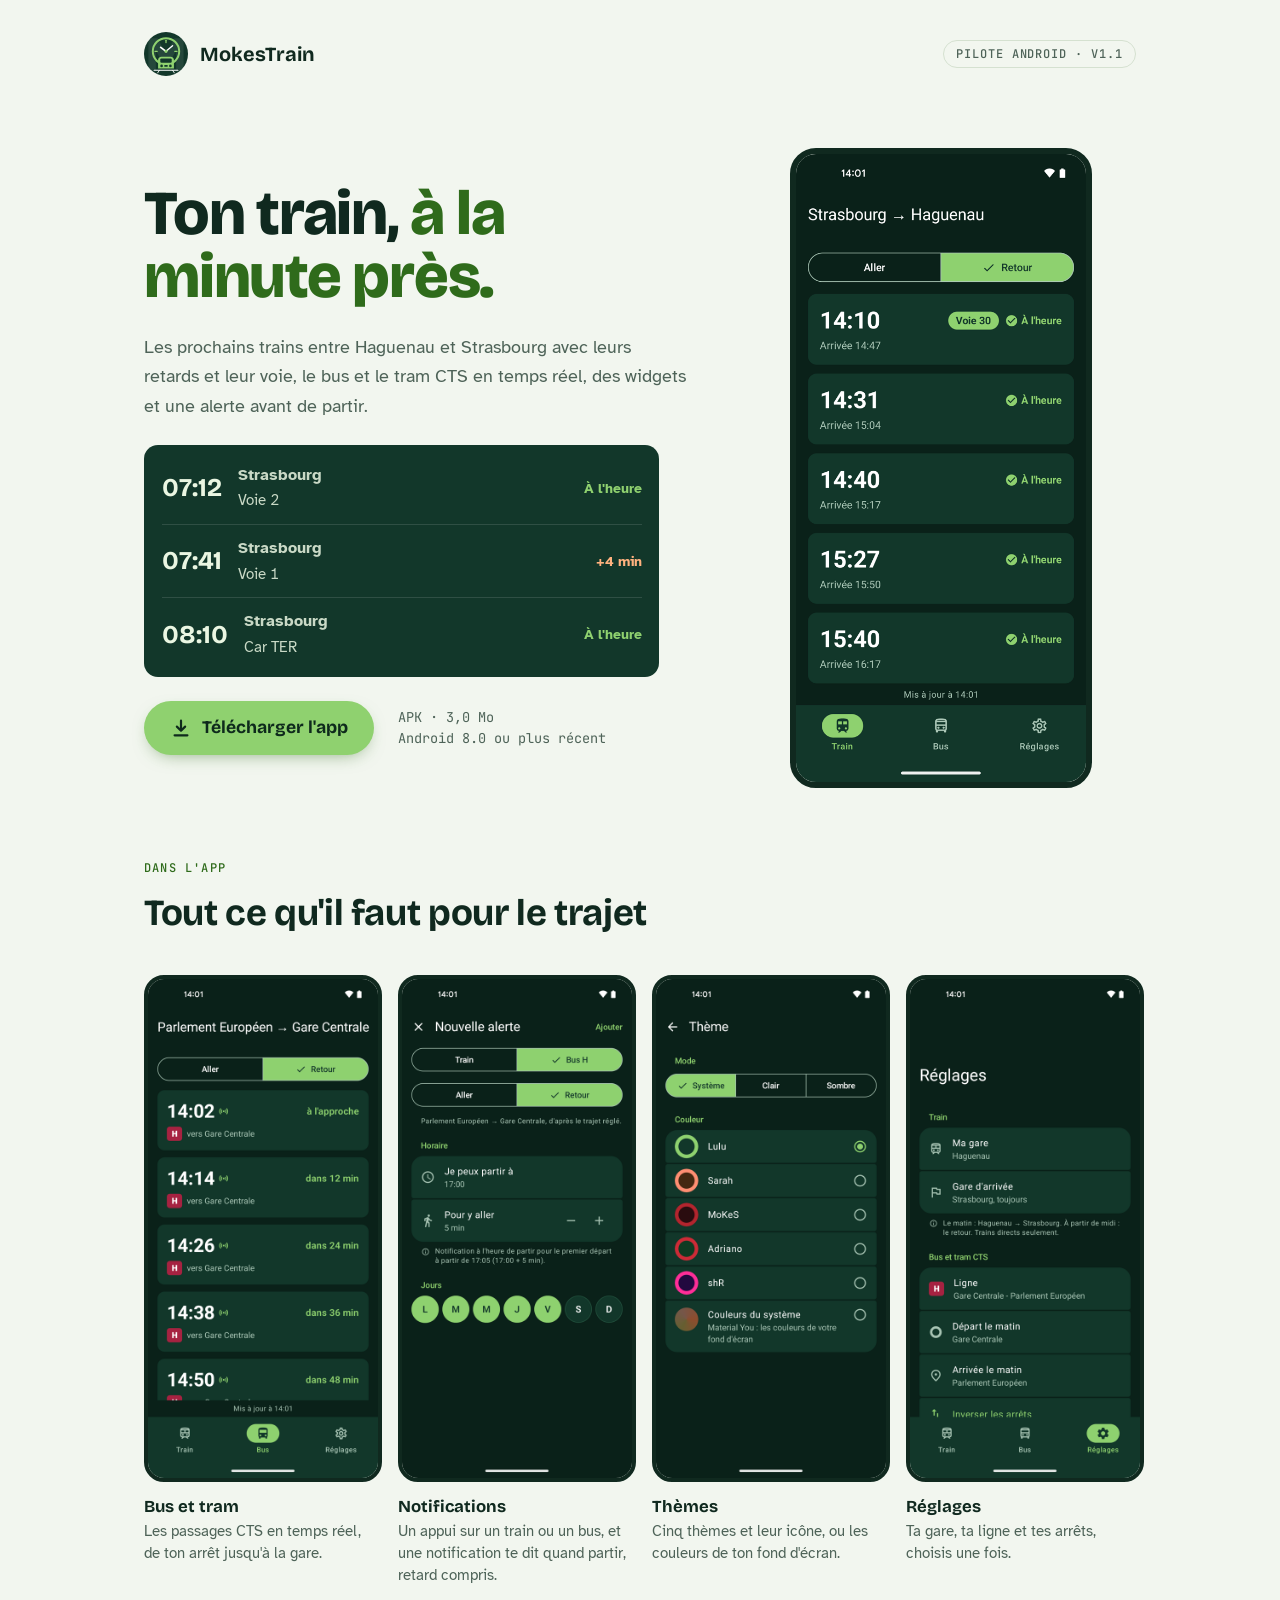
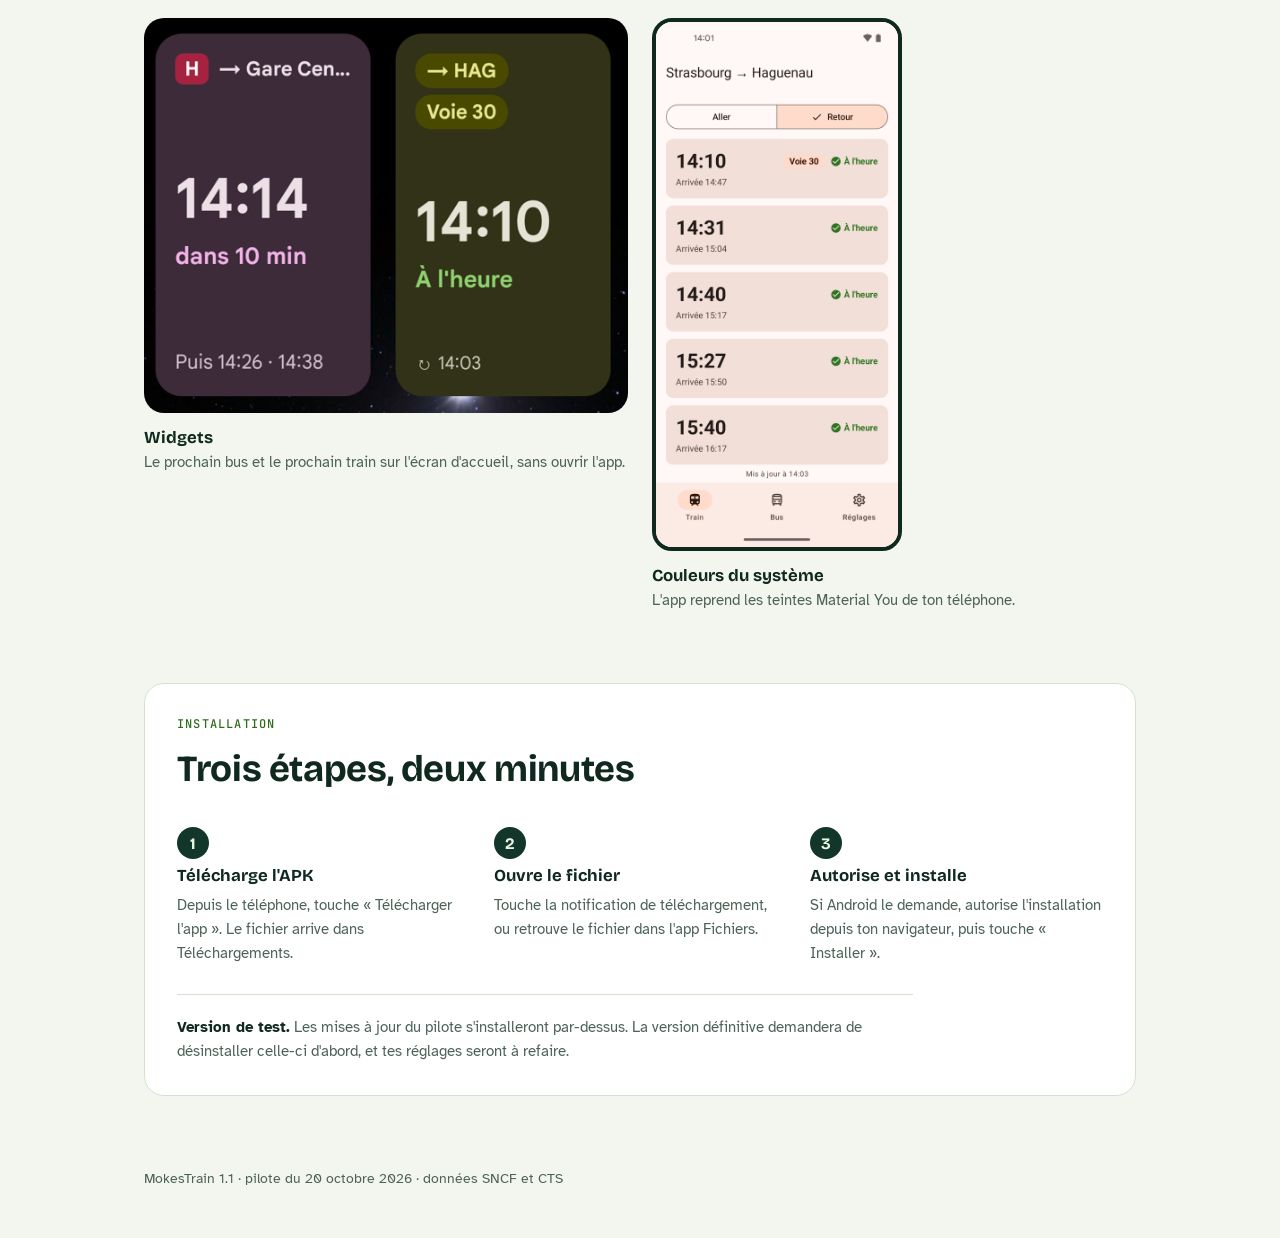
==== mokestrain/index.html @ 9785920a "MokesTrain 1.1 : APK du pilote mis à jour (liste qui continue le soir, bus suivants, alertes d'un ap" ====
<!doctype html>
<html lang="fr">
<head>
<meta charset="utf-8">
<meta name="viewport" content="width=device-width, initial-scale=1, viewport-fit=cover">
<meta name="description" content="MokesTrain pour Android : les trains Haguenau ⇄ Strasbourg, le bus et le tram CTS en temps réel.">
<meta name="robots" content="noindex">
<link rel="icon" href="icone.svg" type="image/svg+xml">
<title>MokesTrain pour Android</title>
<link rel="preconnect" href="https://fonts.googleapis.com">
<link rel="preconnect" href="https://fonts.gstatic.com" crossorigin>
<link rel="stylesheet" href="https://fonts.googleapis.com/css2?family=Bricolage+Grotesque:opsz,wght@12..96,500;12..96,700;12..96,800&family=Atkinson+Hyperlegible:wght@400;700&family=JetBrains+Mono:wght@400;500&display=swap">
<style>
  /* Mise en page : une colonne étroite, ouverte par un tableau des départs et le téléchargement, puis les écrans et l'installation. */
  :root {
    --bg: #F2F6EF;
    --surface: #FFFFFF;
    --fg: #10291F;
    --muted: #4E6358;
    --line: #D5E1D0;
    --brand: #12372A;
    --brand-fg: #EAF6E2;
    --signal: #8FD16F;
    --signal-ink: #2F6B1B;
    --late: #B4561F;
    --display: "Bricolage Grotesque", "Avenir Next", system-ui, sans-serif;
    --body: "Atkinson Hyperlegible", system-ui, -apple-system, "Segoe UI", sans-serif;
    --mono: "JetBrains Mono", ui-monospace, "SF Mono", Menlo, monospace;
  }
  @media (prefers-color-scheme: dark) {
    :root:not([data-theme="light"]) {
      --bg: #0C1C16; --surface: #15291F; --fg: #E5EFE0; --muted: #9DB2A4; --line: #24402F;
      --brand: #1B4634; --brand-fg: #EAF6E2; --signal: #8FD16F; --signal-ink: #9FDB80; --late: #F0A06A;
      color-scheme: dark;
    }
  }
  :root[data-theme="dark"] {
    --bg: #0C1C16; --surface: #15291F; --fg: #E5EFE0; --muted: #9DB2A4; --line: #24402F;
    --brand: #1B4634; --brand-fg: #EAF6E2; --signal: #8FD16F; --signal-ink: #9FDB80; --late: #F0A06A;
    color-scheme: dark;
  }

  body {
    margin: 0;
    background: var(--bg);
    color: var(--fg);
    font: 400 1.0625rem/1.6 var(--body);
    padding-left: max(16px, env(safe-area-inset-left, 0px));
    padding-right: max(16px, env(safe-area-inset-right, 0px));
  }
  img { max-width: 100%; }
  .page { max-width: 62rem; margin: 0 auto; padding-block: 2rem 3rem; display: grid; gap: 4.5rem; }
  h1, h2, h3 { font-family: var(--display); text-wrap: balance; margin: 0; }
  p { margin: 0; }
  a { color: inherit; }
  :focus-visible { outline: 3px solid var(--signal); outline-offset: 3px; border-radius: 6px; }

  /* En-tête */
  .masthead { display: flex; align-items: center; justify-content: space-between; gap: 1rem; flex-wrap: wrap; }
  .brand { display: flex; align-items: center; gap: .75rem; font: 700 1.25rem var(--display); }
  .brand img { width: 44px; height: 44px; border-radius: 50%; }
  .tag {
    font: 500 .75rem var(--mono); letter-spacing: .08em; text-transform: uppercase;
    color: var(--muted); border: 1px solid var(--line); border-radius: 999px; padding: .3rem .75rem;
  }

  /* Ouverture */
  .hero { display: grid; grid-template-columns: minmax(0, 1.15fr) minmax(0, .85fr); gap: 3rem; align-items: center; }
  .hero-text { display: grid; gap: 1.5rem; min-width: 0; }
  .hero h1 { font-size: clamp(2.4rem, 6vw, 3.9rem); line-height: 1.02; font-weight: 800; letter-spacing: -.02em; }
  .hero h1 em { font-style: normal; color: var(--signal-ink); }
  .lead { color: var(--muted); font-size: 1.15rem; max-width: 34rem; }

  .board {
    background: var(--brand); color: var(--brand-fg); border-radius: 14px; padding: .4rem 1.1rem;
    display: grid; font-variant-numeric: tabular-nums; max-width: 30rem;
  }
  .board-row { display: grid; grid-template-columns: auto 1fr auto; align-items: center; gap: 1rem; padding: .7rem 0; }
  .board-row + .board-row { border-top: 1px solid rgb(255 255 255 / .12); }
  .board time { font: 700 1.6rem var(--display); }
  .board .dest { font-size: .95rem; opacity: .85; min-width: 0; }
  .board .dest b { display: block; font-size: 1rem; opacity: 1; }
  .status { font: 700 .9rem var(--body); color: var(--signal); white-space: nowrap; }
  .status.late { color: #FFB27F; }

  .download { display: flex; flex-wrap: wrap; align-items: center; gap: 1rem 1.5rem; }
  .button {
    display: inline-flex; align-items: center; gap: .65rem; text-decoration: none;
    background: var(--signal); color: #0E2A1C; font: 700 1.1rem var(--display);
    padding: 1rem 1.6rem; border-radius: 999px;
    box-shadow: 0 6px 18px -8px rgb(47 107 27 / .6);
    transition: transform .15s ease, box-shadow .15s ease;
  }
  .button:hover { transform: translateY(-2px); box-shadow: 0 10px 22px -8px rgb(47 107 27 / .7); }
  .button svg { width: 22px; height: 22px; }
  .meta { color: var(--muted); font: 400 .85rem/1.5 var(--mono); }

  .phone { justify-self: center; width: min(100%, 290px); }
  .phone img, .shot img {
    display: block; width: 100%; height: auto; border-radius: 26px;
    border: 6px solid var(--fg); background: var(--fg);
  }

  /* Écrans */
  .section-head { display: grid; gap: .5rem; margin-bottom: 2rem; }
  .eyebrow { font: 500 .75rem var(--mono); letter-spacing: .1em; text-transform: uppercase; color: var(--signal-ink); }
  h2 { font-size: clamp(1.7rem, 4vw, 2.3rem); font-weight: 700; letter-spacing: -.01em; }
  .gallery { display: grid; grid-template-columns: repeat(4, minmax(0, 1fr)); gap: 2rem 1.5rem; }
  .shot { display: grid; gap: .9rem; margin: 0; align-content: start; }
  .shot img { border-width: 4px; border-radius: 20px; }
  .shot figcaption { display: grid; gap: .2rem; }
  .shot figcaption b { font: 700 1.05rem var(--display); }
  .shot figcaption span { color: var(--muted); font-size: .95rem; line-height: 1.45; }
  .wide { grid-column: span 2; }
  .wide img { border: 0; border-radius: 20px; background: none; }

  /* Installation */
  .install { background: var(--surface); border: 1px solid var(--line); border-radius: 20px; padding: 2rem; display: grid; gap: 1.75rem; }
  .steps { list-style: none; margin: 0; padding: 0; display: grid; grid-template-columns: repeat(3, minmax(0, 1fr)); gap: 1.5rem; counter-reset: step; }
  .steps li { counter-increment: step; display: grid; gap: .4rem; align-content: start; }
  .steps li::before {
    content: counter(step); width: 2rem; height: 2rem; border-radius: 50%;
    display: grid; place-items: center; background: var(--brand); color: var(--brand-fg); font: 700 1rem var(--display);
  }
  .steps b { font: 700 1.05rem var(--display); }
  .steps span { color: var(--muted); font-size: .95rem; }
  .note { border-top: 1px solid var(--line); padding-top: 1.25rem; color: var(--muted); font-size: .95rem; max-width: 46rem; }
  .note strong { color: var(--fg); }

  footer { display: grid; gap: .4rem; color: var(--muted); font-size: .85rem; }
  .hash { font: 400 .75rem var(--mono); overflow-wrap: anywhere; }

  @media (max-width: 860px) {
    .hero { grid-template-columns: minmax(0, 1fr); gap: 2.5rem; }
    .gallery { grid-template-columns: repeat(2, minmax(0, 1fr)); }
    .steps { grid-template-columns: minmax(0, 1fr); }
  }
  @media (max-width: 420px) {
    .page { gap: 3.5rem; padding-block: 1.25rem 2.5rem; }
    .install { padding: 1.4rem; }
    .gallery { gap: 1.5rem 1rem; }
    .button { width: 100%; justify-content: center; }
  }
  @media (prefers-reduced-motion: reduce) { .button { transition: none; } .button:hover { transform: none; } }
</style>
</head>
<body>
<div class="page">
  <header class="masthead">
    <div class="brand"><img src="icone.svg" alt="">MokesTrain</div>
    <span class="tag">Pilote Android · v1.1</span>
  </header>

  <section class="hero">
    <div class="hero-text">
      <h1>Ton train, <em>à la minute près.</em></h1>
      <p class="lead">Les prochains trains entre Haguenau et Strasbourg avec leurs retards et leur voie, le bus et le tram CTS en temps réel, des widgets et une alerte avant de partir.</p>

      <div class="board" aria-label="Exemple de départs">
        <div class="board-row"><time>07:12</time><span class="dest"><b>Strasbourg</b>Voie 2</span><span class="status">À l'heure</span></div>
        <div class="board-row"><time>07:41</time><span class="dest"><b>Strasbourg</b>Voie 1</span><span class="status late">+4 min</span></div>
        <div class="board-row"><time>08:10</time><span class="dest"><b>Strasbourg</b>Car TER</span><span class="status">À l'heure</span></div>
      </div>

      <div class="download">
        <a class="button" href="MokesTrain-1.1.apk" download>
          <svg viewBox="0 0 24 24" fill="none" stroke="currentColor" stroke-width="2.4" stroke-linecap="round" stroke-linejoin="round" aria-hidden="true"><path d="M12 4v11m0 0-4.5-4.5M12 15l4.5-4.5M5 20h14"/></svg>
          Télécharger l'app
        </a>
        <p class="meta">APK · 3,0 Mo<br>Android 8.0 ou plus récent</p>
      </div>
    </div>
    <div class="phone"><img src="captures/android-train.png" alt="Écran Train : prochains départs Strasbourg → Haguenau, voie et ponctualité"></div>
  </section>

  <section>
    <div class="section-head">
      <span class="eyebrow">Dans l'app</span>
      <h2>Tout ce qu'il faut pour le trajet</h2>
    </div>
    <div class="gallery">
      <figure class="shot"><img src="captures/android-bus.png" alt="Écran Bus avec les prochains passages de la ligne H" loading="lazy"><figcaption><b>Bus et tram</b><span>Les passages CTS en temps réel, de ton arrêt jusqu'à la gare.</span></figcaption></figure>
      <figure class="shot"><img src="captures/android-nouvelle-alerte.png" alt="Création d'une alerte de départ" loading="lazy"><figcaption><b>Notifications</b><span>Un appui sur un train ou un bus, et une notification te dit quand partir, retard compris.</span></figcaption></figure>
      <figure class="shot"><img src="captures/android-theme.png" alt="Choix du thème et de l'icône" loading="lazy"><figcaption><b>Thèmes</b><span>Cinq thèmes et leur icône, ou les couleurs de ton fond d'écran.</span></figcaption></figure>
      <figure class="shot"><img src="captures/android-reglages.png" alt="Réglages : gare, ligne de bus, arrêts" loading="lazy"><figcaption><b>Réglages</b><span>Ta gare, ta ligne et tes arrêts, choisis une fois.</span></figcaption></figure>
      <figure class="shot wide"><img src="captures/android-widgets.png" alt="Widgets bus et train sur l'écran d'accueil" loading="lazy"><figcaption><b>Widgets</b><span>Le prochain bus et le prochain train sur l'écran d'accueil, sans ouvrir l'app.</span></figcaption></figure>
      <figure class="shot wide"><img src="captures/android-material-you.png" alt="Thème Couleurs du système" loading="lazy" style="max-width: 50%; border: 4px solid var(--fg); background: var(--fg);"><figcaption><b>Couleurs du système</b><span>L'app reprend les teintes Material You de ton téléphone.</span></figcaption></figure>
    </div>
  </section>

  <section class="install" aria-labelledby="installer">
    <div class="section-head" style="margin-bottom: 0">
      <span class="eyebrow">Installation</span>
      <h2 id="installer">Trois étapes, deux minutes</h2>
    </div>
    <ol class="steps">
      <li><b>Télécharge l'APK</b><span>Depuis le téléphone, touche « Télécharger l'app ». Le fichier arrive dans Téléchargements.</span></li>
      <li><b>Ouvre le fichier</b><span>Touche la notification de téléchargement, ou retrouve le fichier dans l'app Fichiers.</span></li>
      <li><b>Autorise et installe</b><span>Si Android le demande, autorise l'installation depuis ton navigateur, puis touche « Installer ».</span></li>
    </ol>
    <p class="note"><strong>Version de test.</strong> Les mises à jour du pilote s'installeront par-dessus. La version définitive demandera de désinstaller celle-ci d'abord, et tes réglages seront à refaire.</p>
  </section>

  <footer>
    <p>MokesTrain 1.1 · pilote du 20 octobre 2026 · données SNCF et CTS</p>
  </footer>
</div>
</body>
</html>
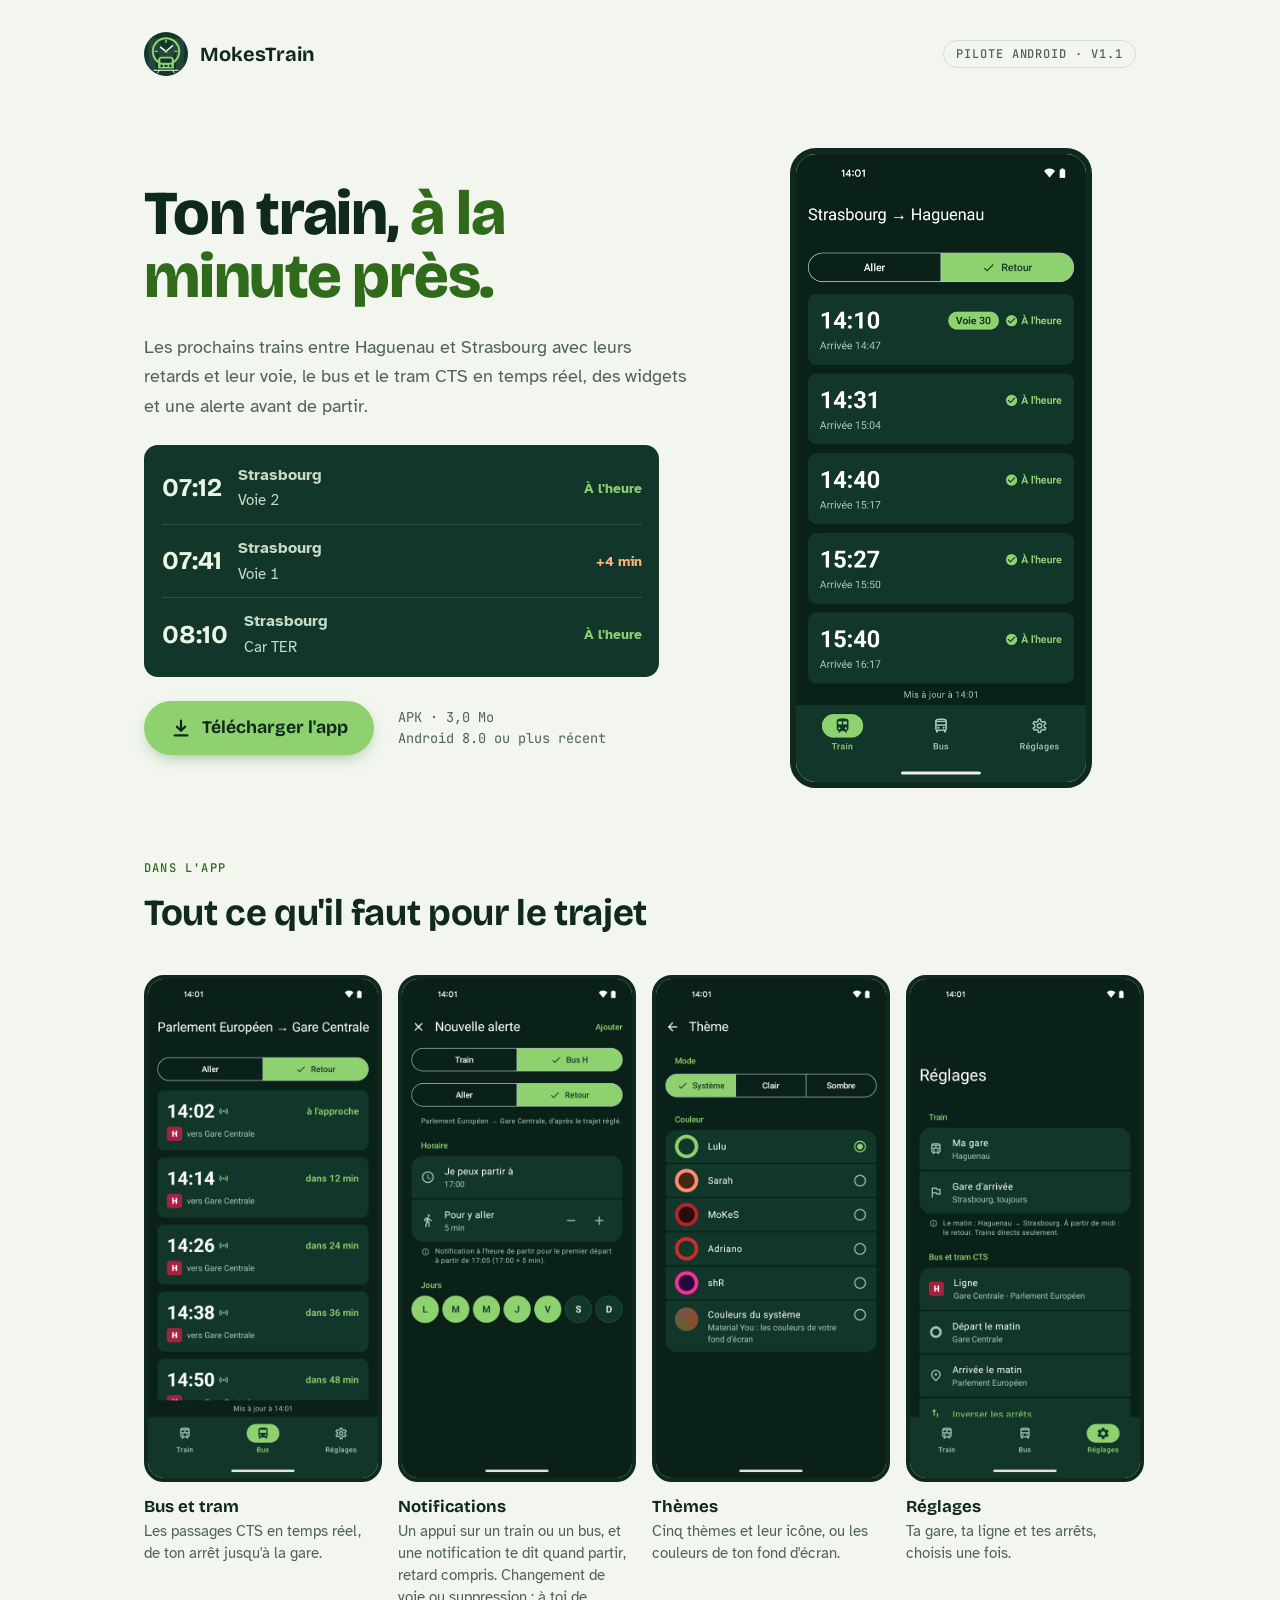
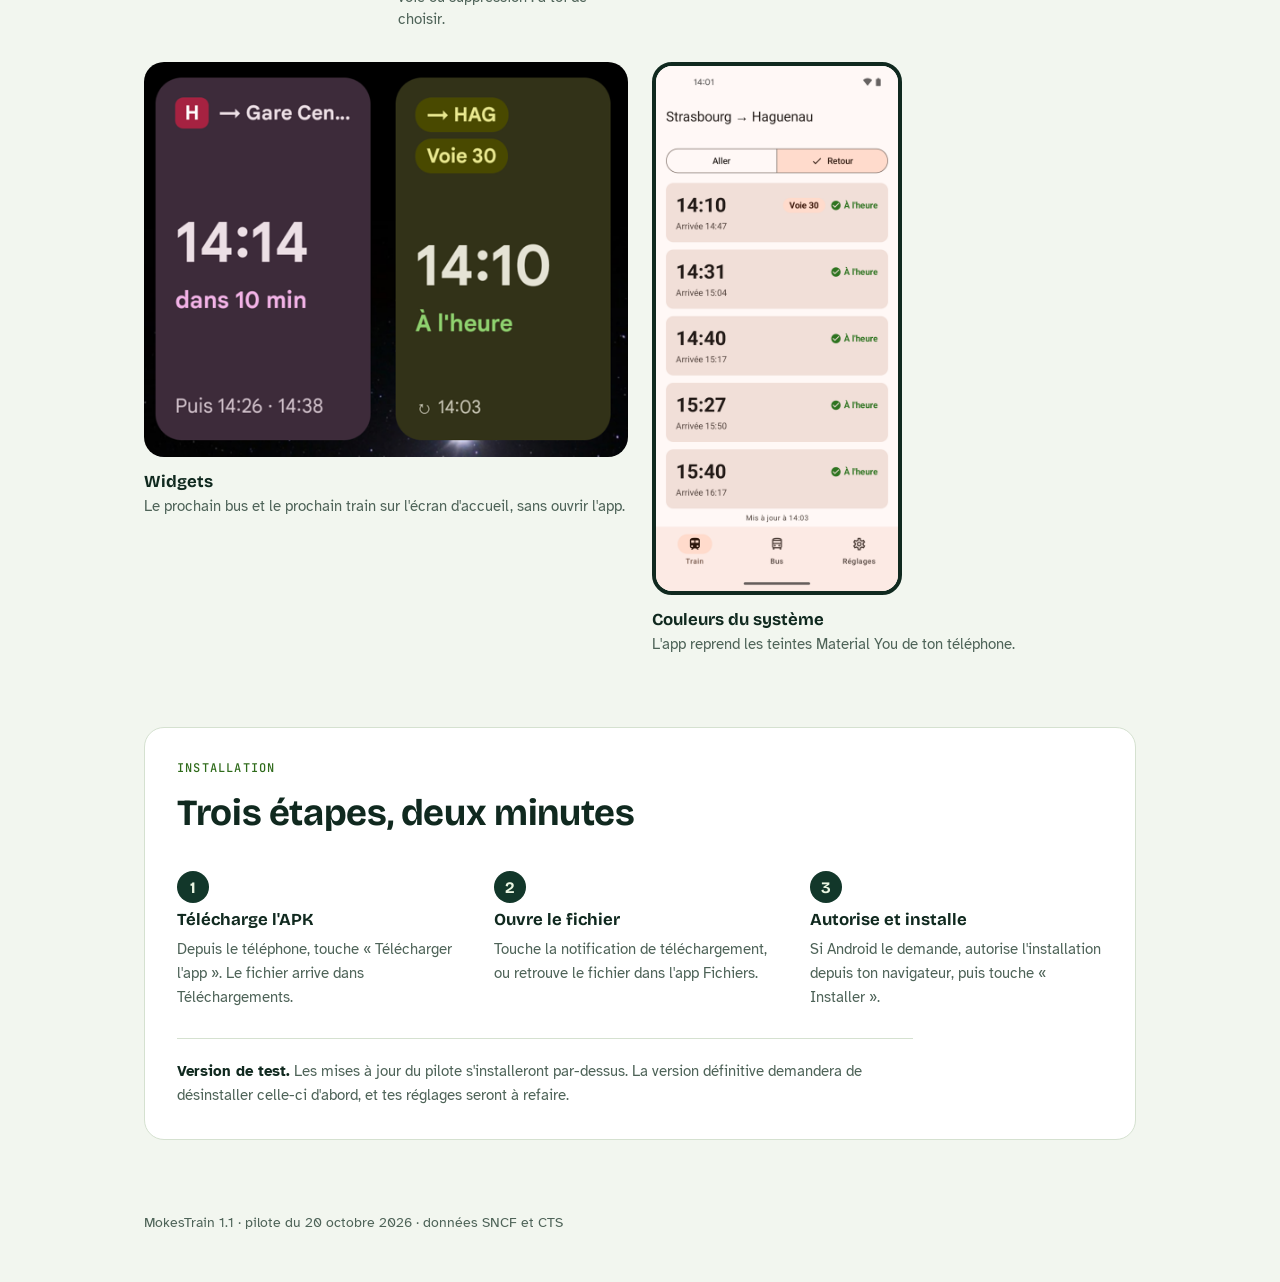
==== commit d5dd2d79: "MokesTrain 1.1 (build 3) : notifications choisies par alerte, alertes posées sur un départ Nouveau n" ====
--- a/mokestrain/index.html
+++ b/mokestrain/index.html
@@ -163,7 +163,7 @@
       </div>
 
       <div class="download">
-        <a class="button" href="MokesTrain-1.1.apk" download>
+        <a class="button" href="MokesTrain-1.1-build3.apk" download>
           <svg viewBox="0 0 24 24" fill="none" stroke="currentColor" stroke-width="2.4" stroke-linecap="round" stroke-linejoin="round" aria-hidden="true"><path d="M12 4v11m0 0-4.5-4.5M12 15l4.5-4.5M5 20h14"/></svg>
           Télécharger l'app
         </a>
@@ -180,7 +180,7 @@
     </div>
     <div class="gallery">
       <figure class="shot"><img src="captures/android-bus.png" alt="Écran Bus avec les prochains passages de la ligne H" loading="lazy"><figcaption><b>Bus et tram</b><span>Les passages CTS en temps réel, de ton arrêt jusqu'à la gare.</span></figcaption></figure>
-      <figure class="shot"><img src="captures/android-nouvelle-alerte.png" alt="Création d'une alerte de départ" loading="lazy"><figcaption><b>Notifications</b><span>Un appui sur un train ou un bus, et une notification te dit quand partir, retard compris.</span></figcaption></figure>
+      <figure class="shot"><img src="captures/android-nouvelle-alerte.png" alt="Création d'une alerte de départ" loading="lazy"><figcaption><b>Notifications</b><span>Un appui sur un train ou un bus, et une notification te dit quand partir, retard compris. Changement de voie ou suppression : à toi de choisir.</span></figcaption></figure>
       <figure class="shot"><img src="captures/android-theme.png" alt="Choix du thème et de l'icône" loading="lazy"><figcaption><b>Thèmes</b><span>Cinq thèmes et leur icône, ou les couleurs de ton fond d'écran.</span></figcaption></figure>
       <figure class="shot"><img src="captures/android-reglages.png" alt="Réglages : gare, ligne de bus, arrêts" loading="lazy"><figcaption><b>Réglages</b><span>Ta gare, ta ligne et tes arrêts, choisis une fois.</span></figcaption></figure>
       <figure class="shot wide"><img src="captures/android-widgets.png" alt="Widgets bus et train sur l'écran d'accueil" loading="lazy"><figcaption><b>Widgets</b><span>Le prochain bus et le prochain train sur l'écran d'accueil, sans ouvrir l'app.</span></figcaption></figure>
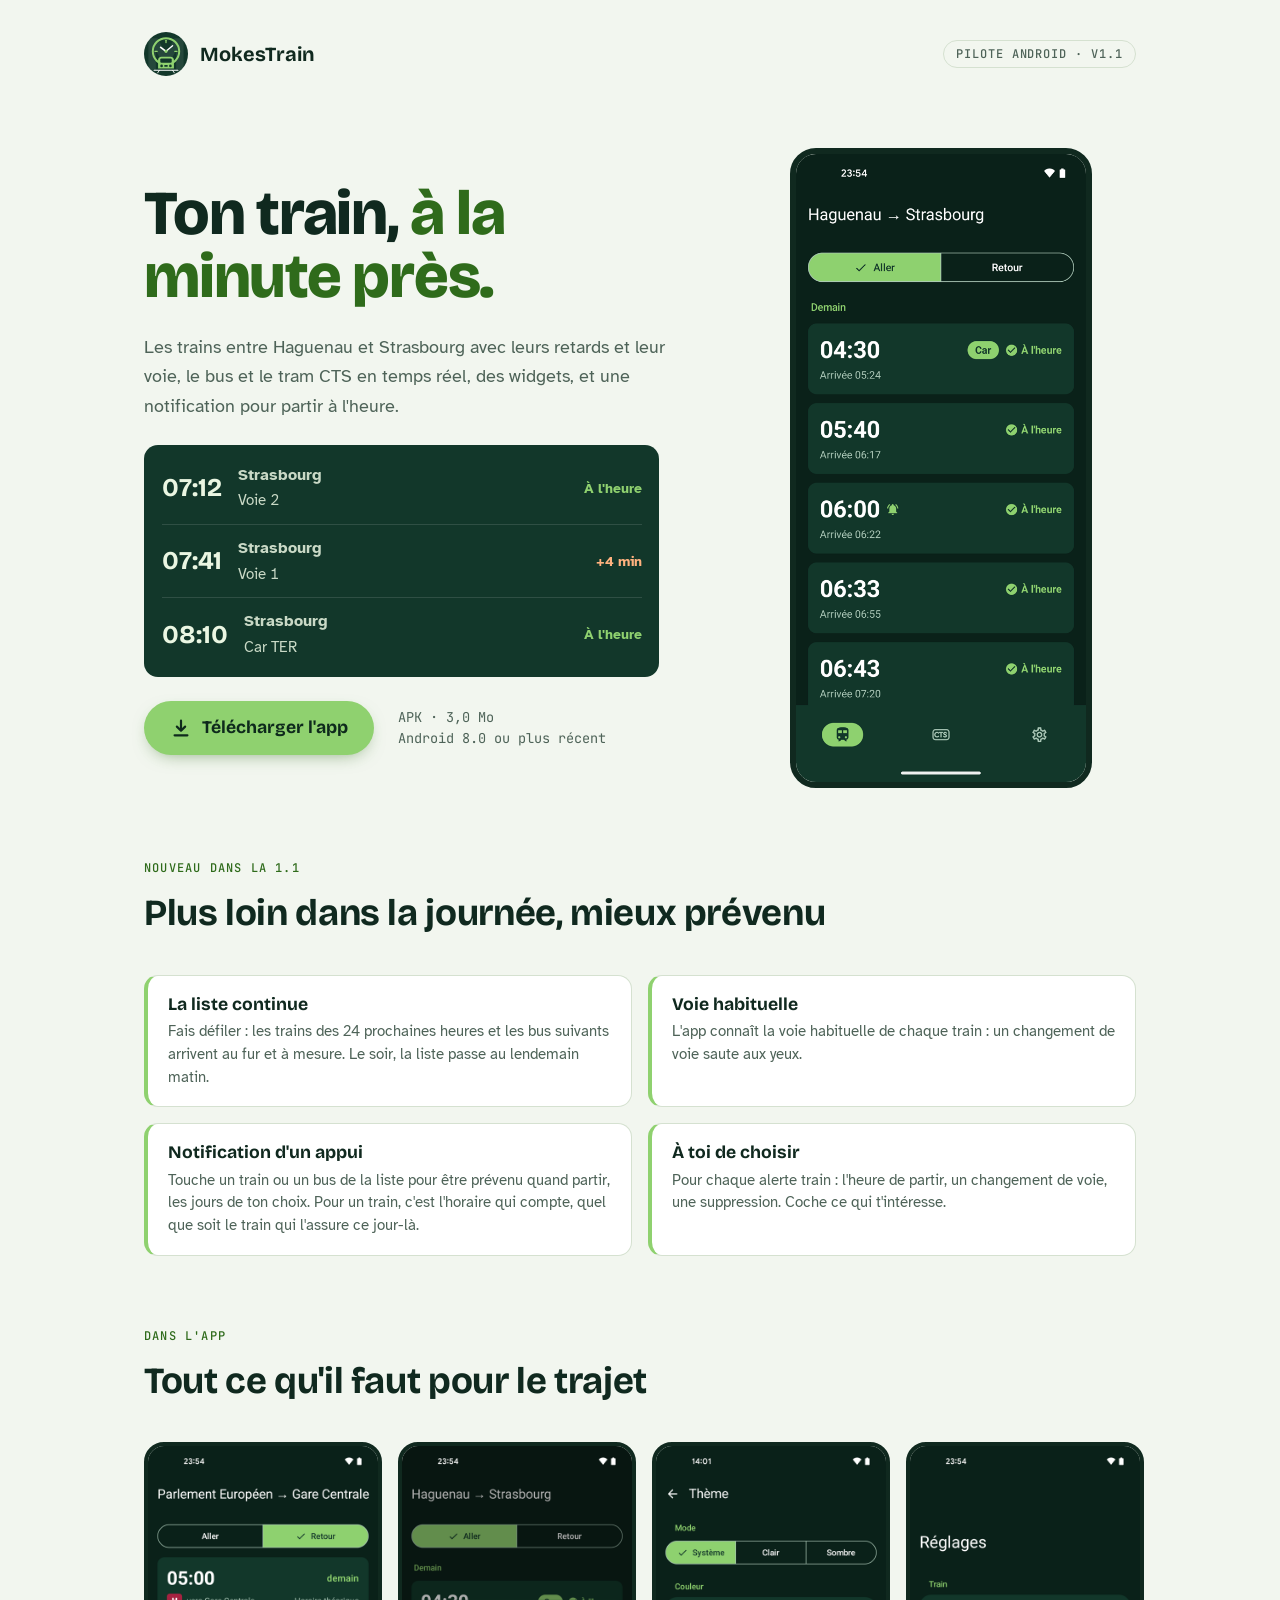
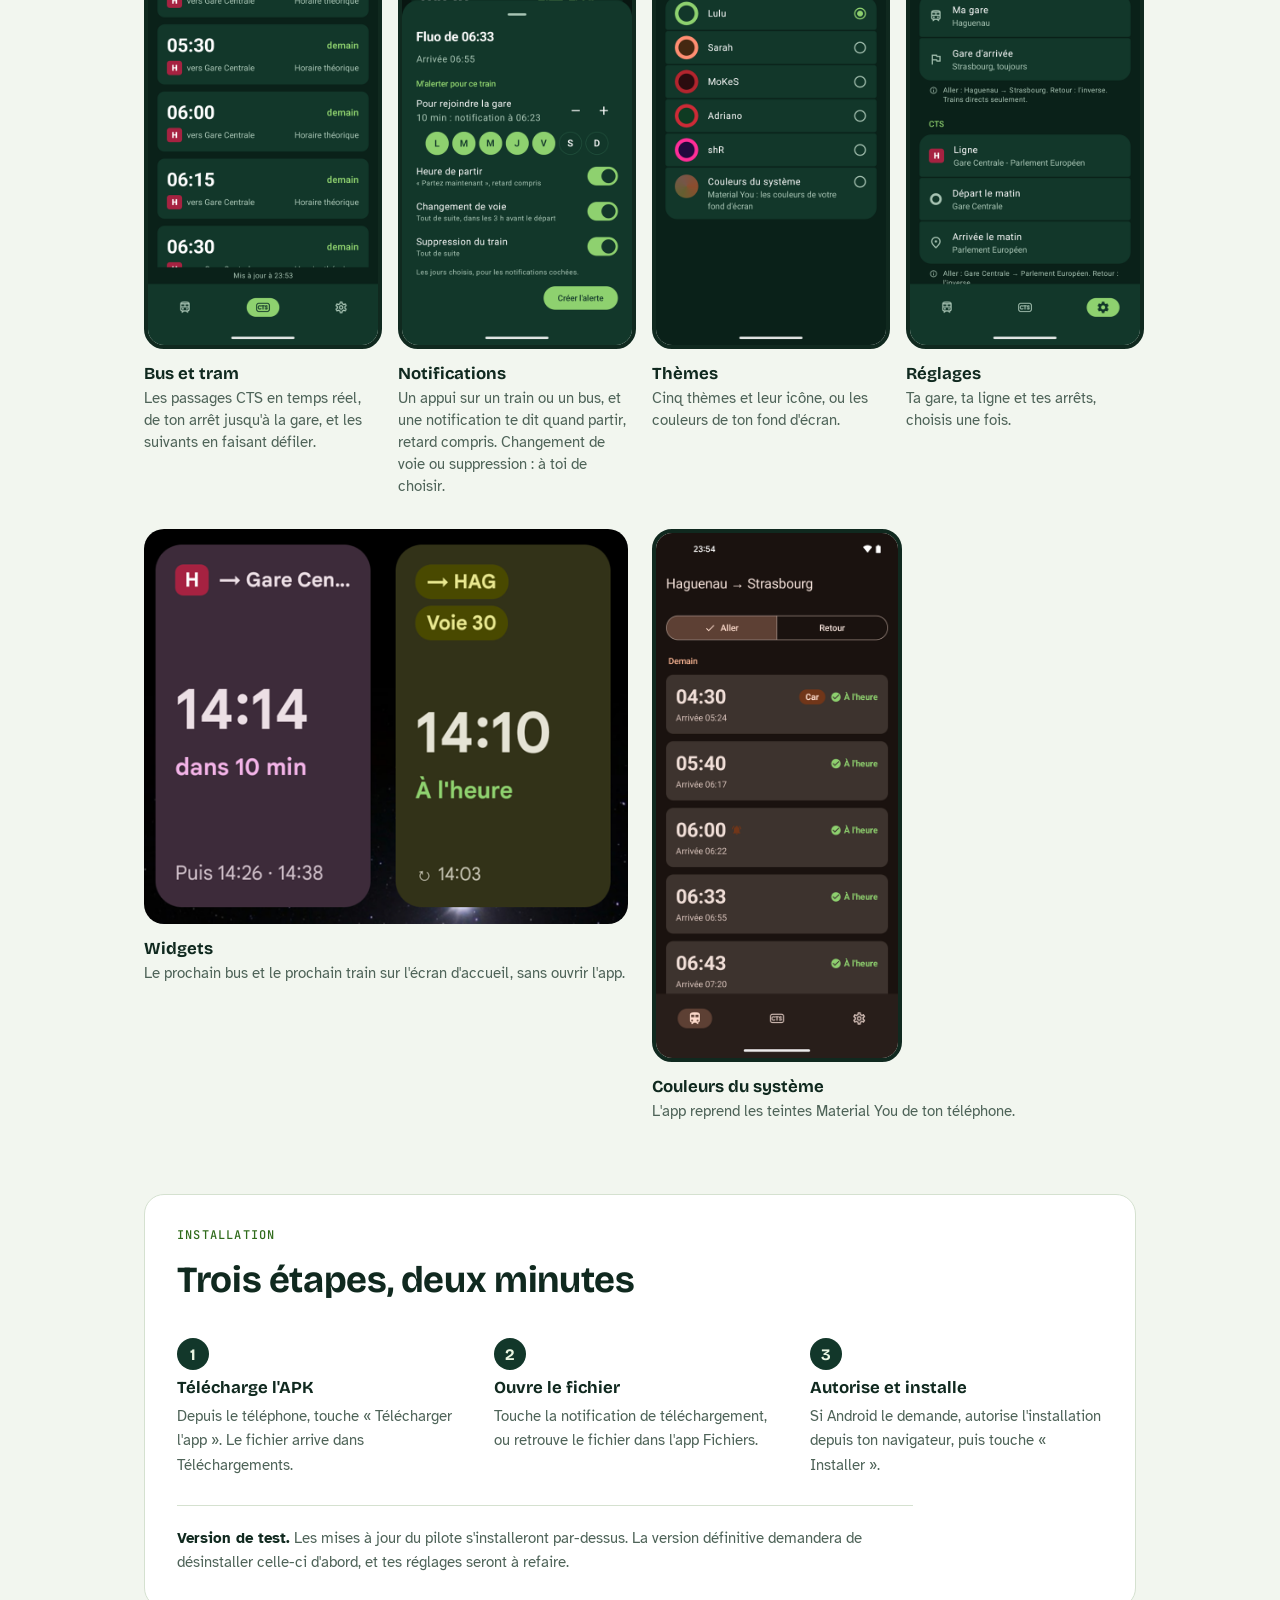
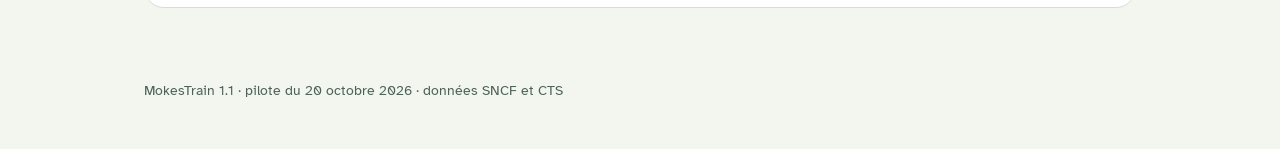
==== commit f59a8bde: "MokesTrain 1.1 : nouveautés et captures à jour Captures refaites sur le Pixel 5 (thème Lulu sombre, " ====
--- a/mokestrain/index.html
+++ b/mokestrain/index.html
@@ -114,6 +114,15 @@
   .wide { grid-column: span 2; }
   .wide img { border: 0; border-radius: 20px; background: none; }
 
+  /* Nouveautés */
+  .news { list-style: none; margin: 0; padding: 0; display: grid; grid-template-columns: repeat(2, minmax(0, 1fr)); gap: 1rem; }
+  .news li {
+    background: var(--surface); border: 1px solid var(--line); border-left: 4px solid var(--signal);
+    border-radius: 14px; padding: 1.1rem 1.25rem; display: grid; gap: .35rem; align-content: start;
+  }
+  .news b { font: 700 1.1rem var(--display); }
+  .news span { color: var(--muted); font-size: .95rem; line-height: 1.5; }
+
   /* Installation */
   .install { background: var(--surface); border: 1px solid var(--line); border-radius: 20px; padding: 2rem; display: grid; gap: 1.75rem; }
   .steps { list-style: none; margin: 0; padding: 0; display: grid; grid-template-columns: repeat(3, minmax(0, 1fr)); gap: 1.5rem; counter-reset: step; }
@@ -133,6 +142,7 @@
   @media (max-width: 860px) {
     .hero { grid-template-columns: minmax(0, 1fr); gap: 2.5rem; }
     .gallery { grid-template-columns: repeat(2, minmax(0, 1fr)); }
+    .news { grid-template-columns: minmax(0, 1fr); }
     .steps { grid-template-columns: minmax(0, 1fr); }
   }
   @media (max-width: 420px) {
@@ -154,7 +164,7 @@
   <section class="hero">
     <div class="hero-text">
       <h1>Ton train, <em>à la minute près.</em></h1>
-      <p class="lead">Les prochains trains entre Haguenau et Strasbourg avec leurs retards et leur voie, le bus et le tram CTS en temps réel, des widgets et une alerte avant de partir.</p>
+      <p class="lead">Les trains entre Haguenau et Strasbourg avec leurs retards et leur voie, le bus et le tram CTS en temps réel, des widgets, et une notification pour partir à l'heure.</p>
 
       <div class="board" aria-label="Exemple de départs">
         <div class="board-row"><time>07:12</time><span class="dest"><b>Strasbourg</b>Voie 2</span><span class="status">À l'heure</span></div>
@@ -170,7 +180,20 @@
         <p class="meta">APK · 3,0 Mo<br>Android 8.0 ou plus récent</p>
       </div>
     </div>
-    <div class="phone"><img src="captures/android-train.png" alt="Écran Train : prochains départs Strasbourg → Haguenau, voie et ponctualité"></div>
+    <div class="phone"><img src="captures/android-train-1.1.png" alt="Écran Train : départs Haguenau → Strasbourg du lendemain, ponctualité et alerte posée sur le 06:00"></div>
+  </section>
+
+  <section aria-labelledby="nouveautes">
+    <div class="section-head">
+      <span class="eyebrow">Nouveau dans la 1.1</span>
+      <h2 id="nouveautes">Plus loin dans la journée, mieux prévenu</h2>
+    </div>
+    <ul class="news">
+      <li><b>La liste continue</b><span>Fais défiler : les trains des 24 prochaines heures et les bus suivants arrivent au fur et à mesure. Le soir, la liste passe au lendemain matin.</span></li>
+      <li><b>Voie habituelle</b><span>L'app connaît la voie habituelle de chaque train : un changement de voie saute aux yeux.</span></li>
+      <li><b>Notification d'un appui</b><span>Touche un train ou un bus de la liste pour être prévenu quand partir, les jours de ton choix. Pour un train, c'est l'horaire qui compte, quel que soit le train qui l'assure ce jour-là.</span></li>
+      <li><b>À toi de choisir</b><span>Pour chaque alerte train : l'heure de partir, un changement de voie, une suppression. Coche ce qui t'intéresse.</span></li>
+    </ul>
   </section>
 
   <section>
@@ -179,12 +202,12 @@
       <h2>Tout ce qu'il faut pour le trajet</h2>
     </div>
     <div class="gallery">
-      <figure class="shot"><img src="captures/android-bus.png" alt="Écran Bus avec les prochains passages de la ligne H" loading="lazy"><figcaption><b>Bus et tram</b><span>Les passages CTS en temps réel, de ton arrêt jusqu'à la gare.</span></figcaption></figure>
-      <figure class="shot"><img src="captures/android-nouvelle-alerte.png" alt="Création d'une alerte de départ" loading="lazy"><figcaption><b>Notifications</b><span>Un appui sur un train ou un bus, et une notification te dit quand partir, retard compris. Changement de voie ou suppression : à toi de choisir.</span></figcaption></figure>
+      <figure class="shot"><img src="captures/android-bus-1.1.png" alt="Écran CTS avec les prochains passages de la ligne H" loading="lazy"><figcaption><b>Bus et tram</b><span>Les passages CTS en temps réel, de ton arrêt jusqu'à la gare, et les suivants en faisant défiler.</span></figcaption></figure>
+      <figure class="shot"><img src="captures/android-alerte-train-1.1.png" alt="Alerte posée sur le train de 06:33 : temps pour rejoindre la gare, jours et notifications à cocher" loading="lazy"><figcaption><b>Notifications</b><span>Un appui sur un train ou un bus, et une notification te dit quand partir, retard compris. Changement de voie ou suppression : à toi de choisir.</span></figcaption></figure>
       <figure class="shot"><img src="captures/android-theme.png" alt="Choix du thème et de l'icône" loading="lazy"><figcaption><b>Thèmes</b><span>Cinq thèmes et leur icône, ou les couleurs de ton fond d'écran.</span></figcaption></figure>
-      <figure class="shot"><img src="captures/android-reglages.png" alt="Réglages : gare, ligne de bus, arrêts" loading="lazy"><figcaption><b>Réglages</b><span>Ta gare, ta ligne et tes arrêts, choisis une fois.</span></figcaption></figure>
+      <figure class="shot"><img src="captures/android-reglages-1.1.png" alt="Réglages : gare, ligne de bus, arrêts" loading="lazy"><figcaption><b>Réglages</b><span>Ta gare, ta ligne et tes arrêts, choisis une fois.</span></figcaption></figure>
       <figure class="shot wide"><img src="captures/android-widgets.png" alt="Widgets bus et train sur l'écran d'accueil" loading="lazy"><figcaption><b>Widgets</b><span>Le prochain bus et le prochain train sur l'écran d'accueil, sans ouvrir l'app.</span></figcaption></figure>
-      <figure class="shot wide"><img src="captures/android-material-you.png" alt="Thème Couleurs du système" loading="lazy" style="max-width: 50%; border: 4px solid var(--fg); background: var(--fg);"><figcaption><b>Couleurs du système</b><span>L'app reprend les teintes Material You de ton téléphone.</span></figcaption></figure>
+      <figure class="shot wide"><img src="captures/android-material-you-1.1.png" alt="Thème Couleurs du système" loading="lazy" style="max-width: 50%; border: 4px solid var(--fg); background: var(--fg);"><figcaption><b>Couleurs du système</b><span>L'app reprend les teintes Material You de ton téléphone.</span></figcaption></figure>
     </div>
   </section>
 
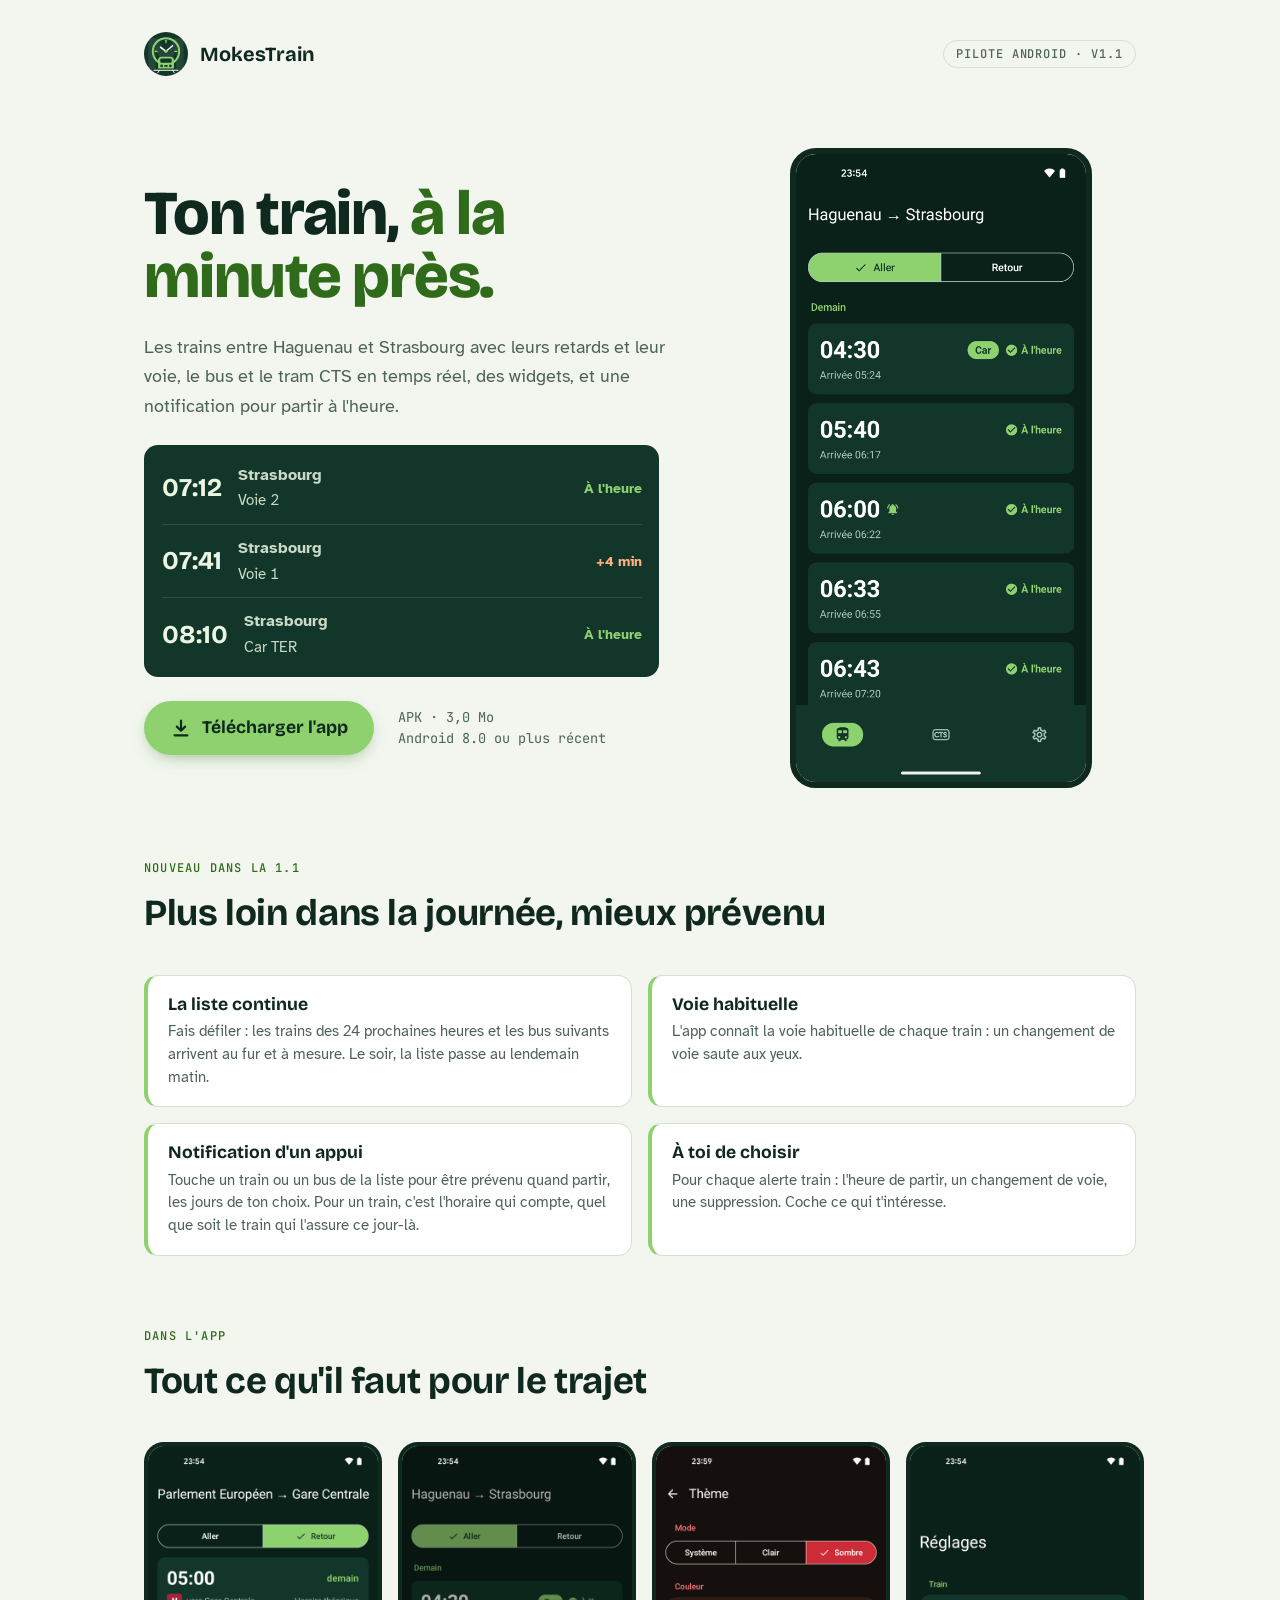
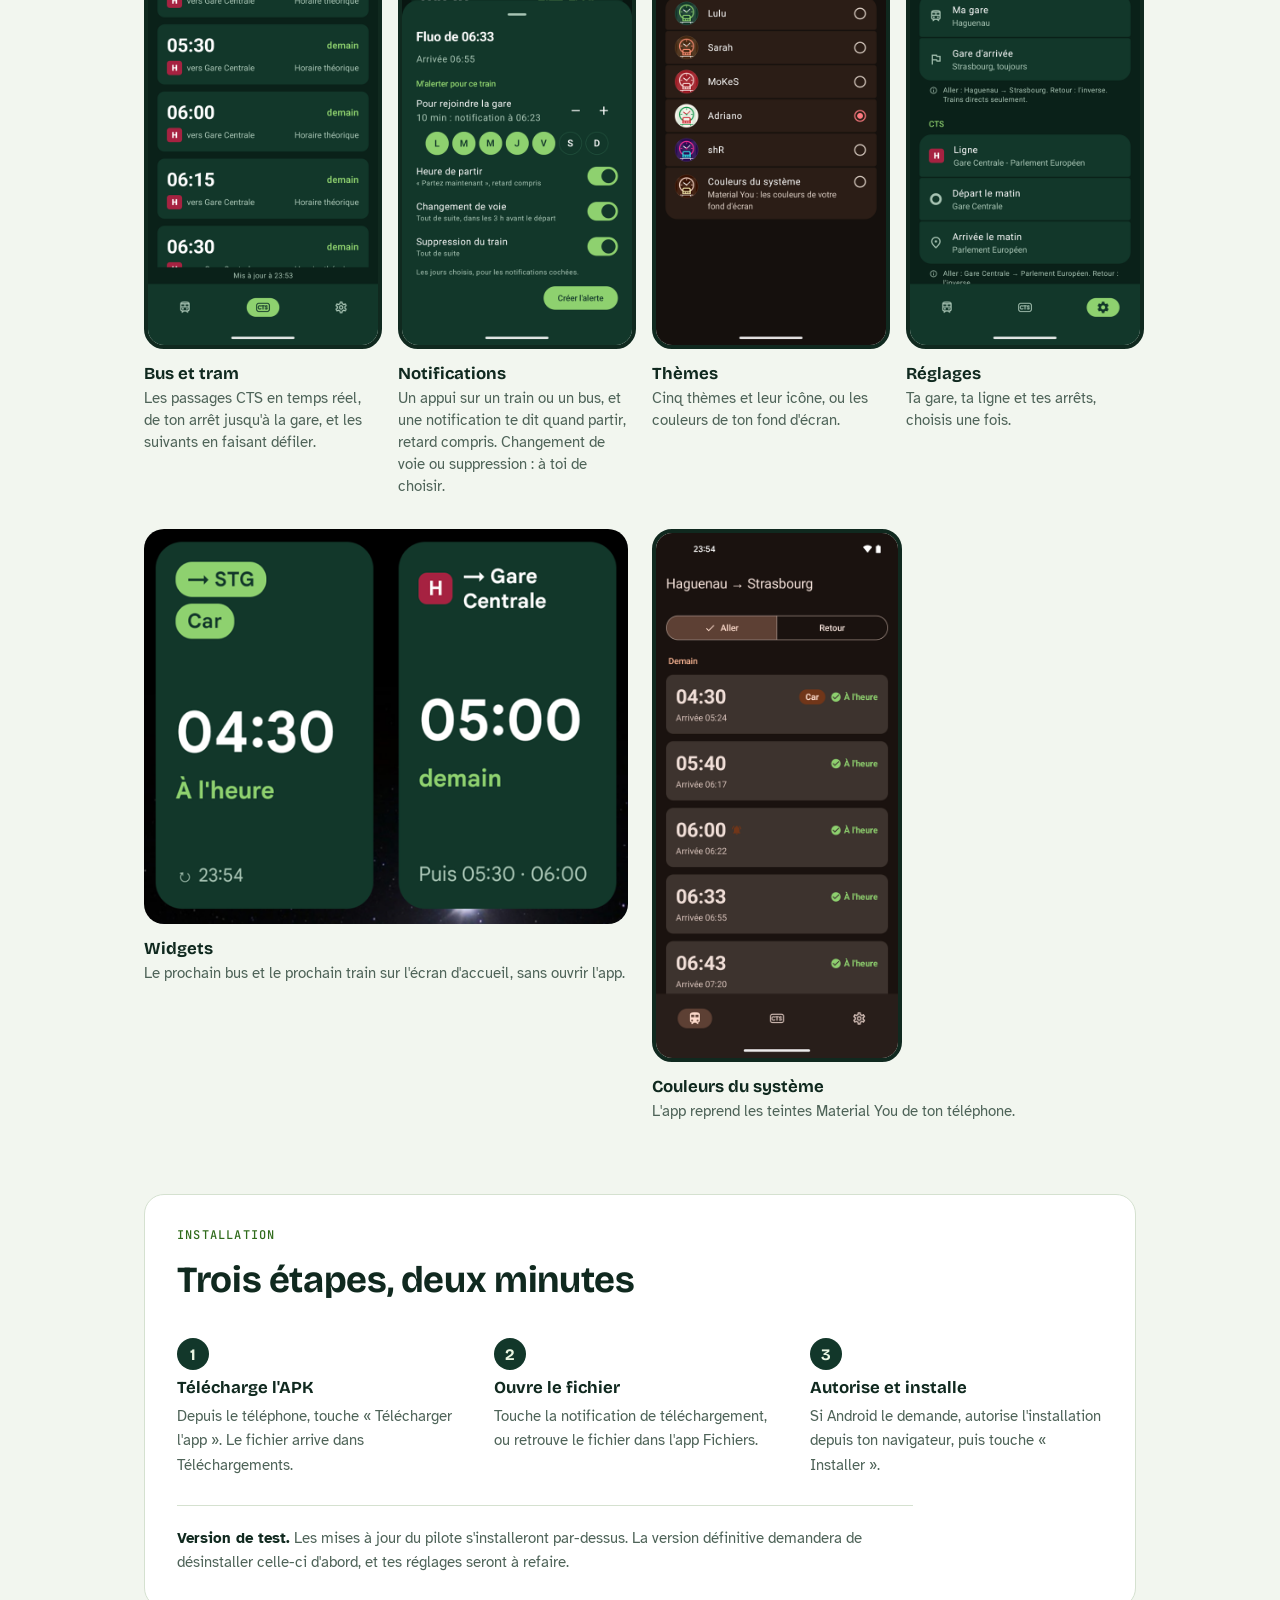
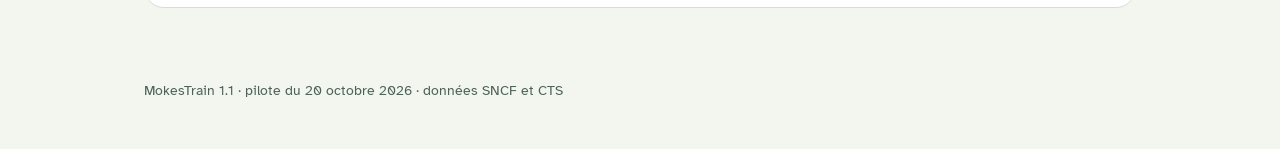
==== commit 57d1aff9: "MokesTrain 1.1 : captures du thème (logos par couleur) et des widgets à jour Co-Authored-By: Claude " ====
--- a/mokestrain/index.html
+++ b/mokestrain/index.html
@@ -204,9 +204,9 @@
     <div class="gallery">
       <figure class="shot"><img src="captures/android-bus-1.1.png" alt="Écran CTS avec les prochains passages de la ligne H" loading="lazy"><figcaption><b>Bus et tram</b><span>Les passages CTS en temps réel, de ton arrêt jusqu'à la gare, et les suivants en faisant défiler.</span></figcaption></figure>
       <figure class="shot"><img src="captures/android-alerte-train-1.1.png" alt="Alerte posée sur le train de 06:33 : temps pour rejoindre la gare, jours et notifications à cocher" loading="lazy"><figcaption><b>Notifications</b><span>Un appui sur un train ou un bus, et une notification te dit quand partir, retard compris. Changement de voie ou suppression : à toi de choisir.</span></figcaption></figure>
-      <figure class="shot"><img src="captures/android-theme.png" alt="Choix du thème et de l'icône" loading="lazy"><figcaption><b>Thèmes</b><span>Cinq thèmes et leur icône, ou les couleurs de ton fond d'écran.</span></figcaption></figure>
+      <figure class="shot"><img src="captures/android-theme-1.1.png" alt="Choix du thème : chaque couleur avec son logo, Adriano sélectionné en mode sombre" loading="lazy"><figcaption><b>Thèmes</b><span>Cinq thèmes et leur icône, ou les couleurs de ton fond d'écran.</span></figcaption></figure>
       <figure class="shot"><img src="captures/android-reglages-1.1.png" alt="Réglages : gare, ligne de bus, arrêts" loading="lazy"><figcaption><b>Réglages</b><span>Ta gare, ta ligne et tes arrêts, choisis une fois.</span></figcaption></figure>
-      <figure class="shot wide"><img src="captures/android-widgets.png" alt="Widgets bus et train sur l'écran d'accueil" loading="lazy"><figcaption><b>Widgets</b><span>Le prochain bus et le prochain train sur l'écran d'accueil, sans ouvrir l'app.</span></figcaption></figure>
+      <figure class="shot wide"><img src="captures/android-widgets-1.1.png" alt="Widgets train et bus sur l'écran d'accueil" loading="lazy"><figcaption><b>Widgets</b><span>Le prochain bus et le prochain train sur l'écran d'accueil, sans ouvrir l'app.</span></figcaption></figure>
       <figure class="shot wide"><img src="captures/android-material-you-1.1.png" alt="Thème Couleurs du système" loading="lazy" style="max-width: 50%; border: 4px solid var(--fg); background: var(--fg);"><figcaption><b>Couleurs du système</b><span>L'app reprend les teintes Material You de ton téléphone.</span></figcaption></figure>
     </div>
   </section>
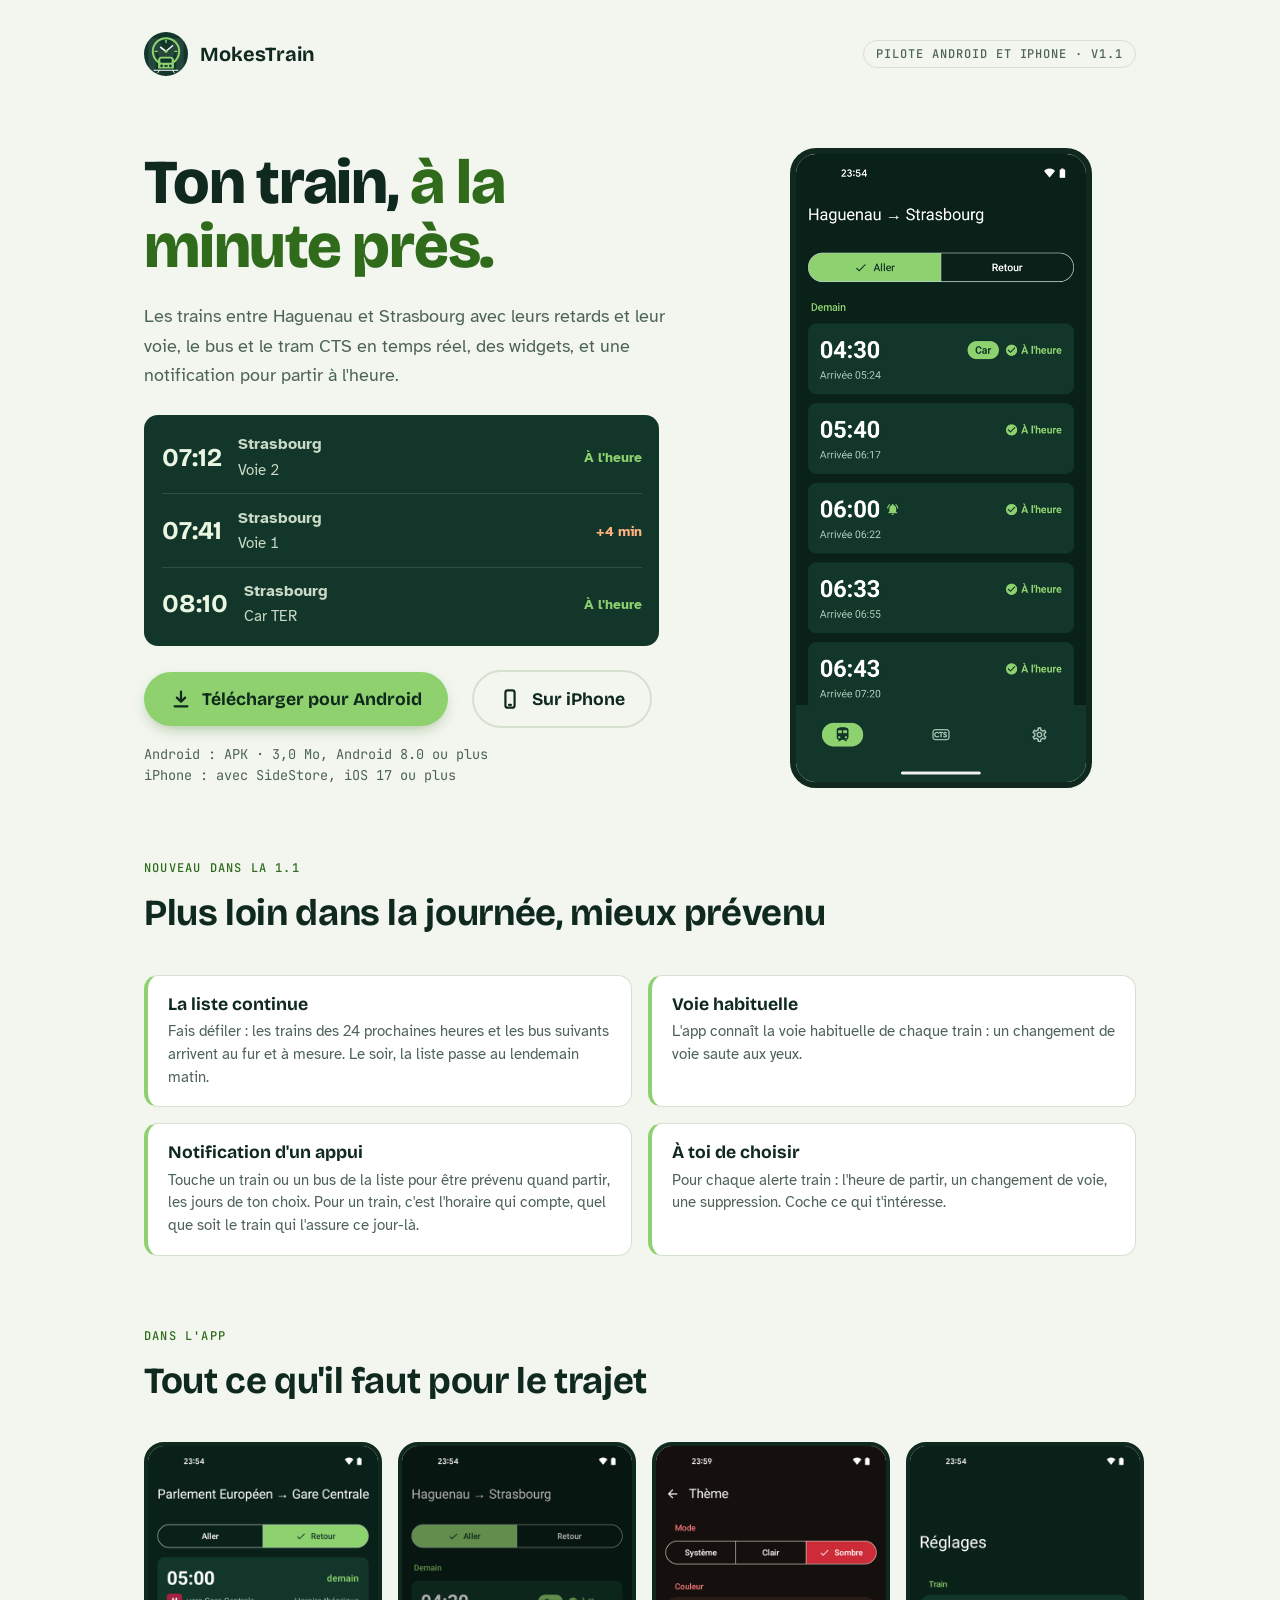
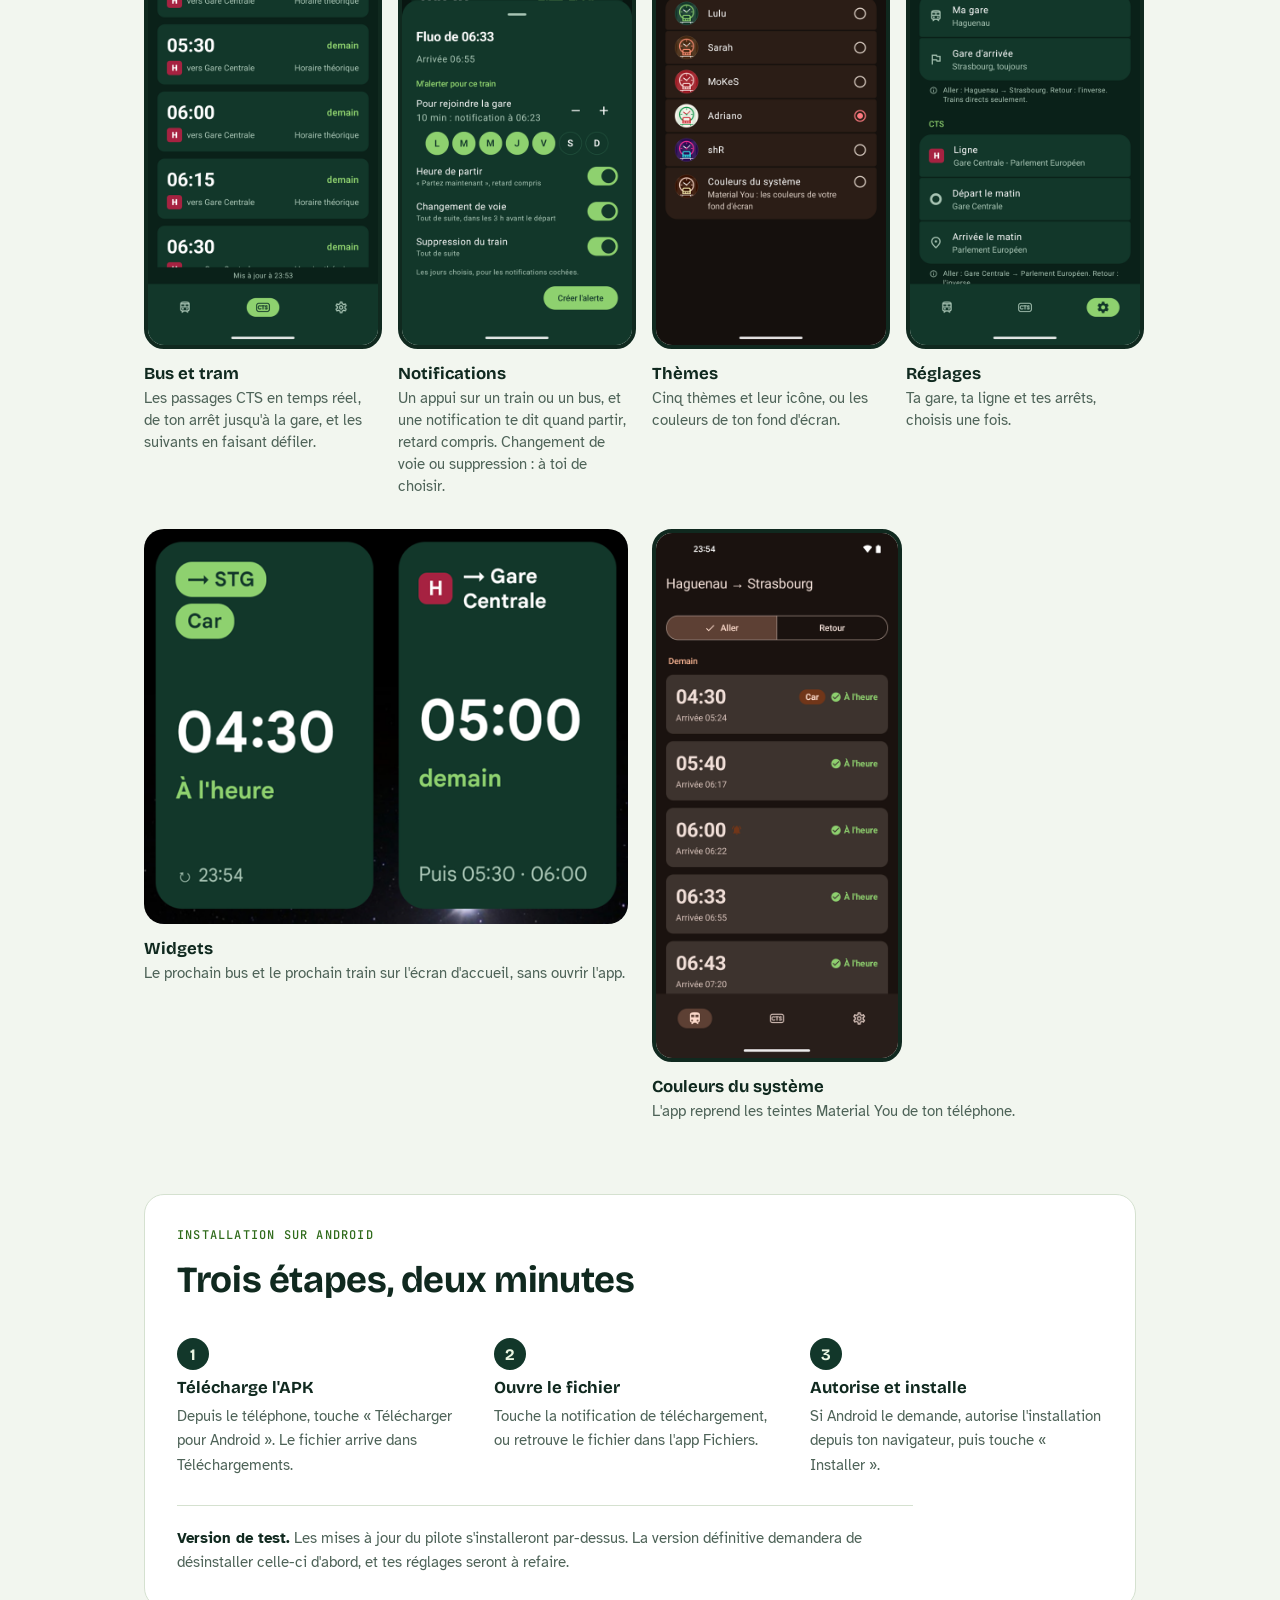
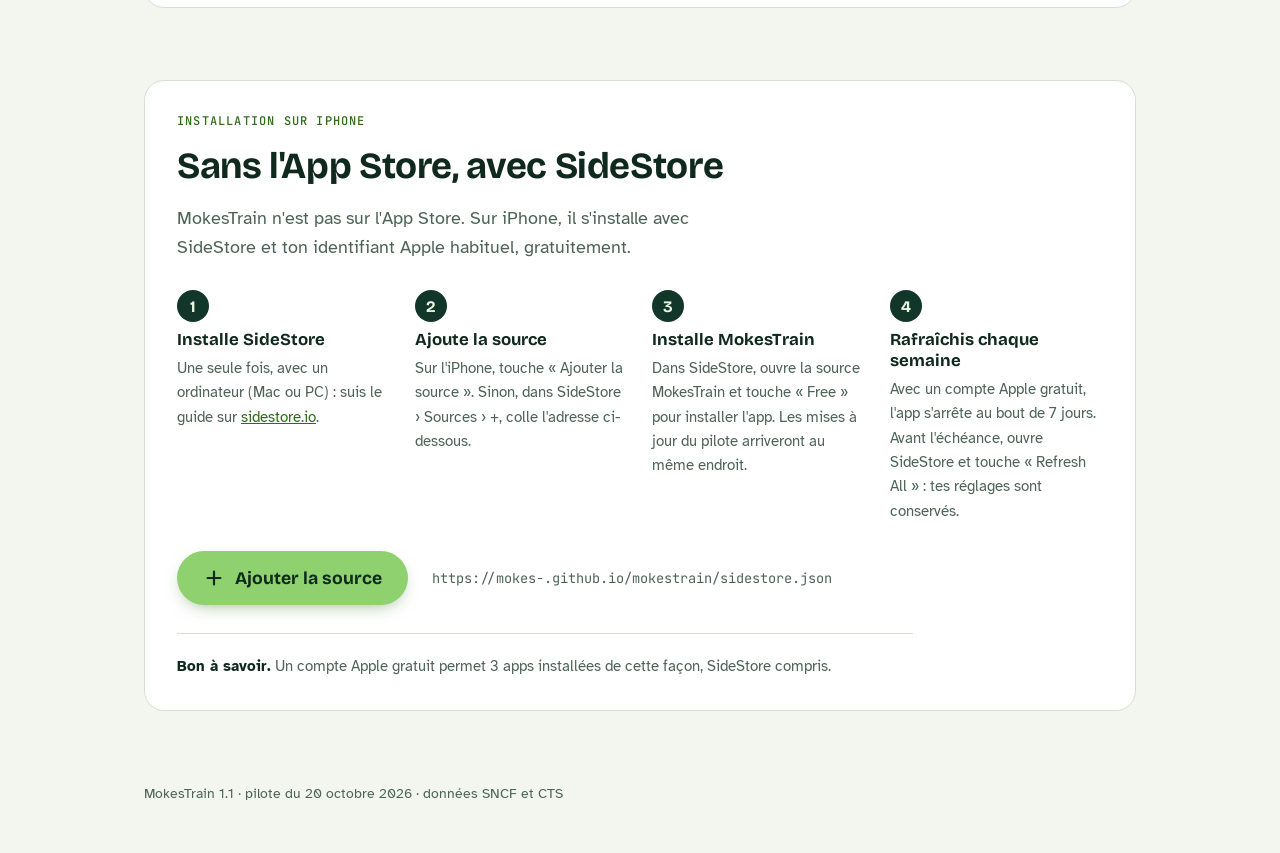
==== commit 3a87469a: "MokesTrain : pilote iPhone avec SideStore (ipa 1.1 build 3, source, instructions) Co-Authored-By: Cl" ====
--- a/mokestrain/index.html
+++ b/mokestrain/index.html
@@ -3,10 +3,10 @@
 <head>
 <meta charset="utf-8">
 <meta name="viewport" content="width=device-width, initial-scale=1, viewport-fit=cover">
-<meta name="description" content="MokesTrain pour Android : les trains Haguenau ⇄ Strasbourg, le bus et le tram CTS en temps réel.">
+<meta name="description" content="MokesTrain pour Android et iPhone : les trains Haguenau ⇄ Strasbourg, le bus et le tram CTS en temps réel.">
 <meta name="robots" content="noindex">
 <link rel="icon" href="icone.svg" type="image/svg+xml">
-<title>MokesTrain pour Android</title>
+<title>MokesTrain pour Android et iPhone</title>
 <link rel="preconnect" href="https://fonts.googleapis.com">
 <link rel="preconnect" href="https://fonts.gstatic.com" crossorigin>
 <link rel="stylesheet" href="https://fonts.googleapis.com/css2?family=Bricolage+Grotesque:opsz,wght@12..96,500;12..96,700;12..96,800&family=Atkinson+Hyperlegible:wght@400;700&family=JetBrains+Mono:wght@400;500&display=swap">
@@ -133,6 +133,11 @@
   }
   .steps b { font: 700 1.05rem var(--display); }
   .steps span { color: var(--muted); font-size: .95rem; }
+  .steps-4 { grid-template-columns: repeat(4, minmax(0, 1fr)); }
+  .steps a { color: var(--signal-ink); }
+  .button.secondary { background: transparent; color: var(--fg); border: 2px solid var(--line); box-shadow: none; }
+  .button.secondary:hover { box-shadow: none; border-color: var(--signal); }
+  .source { user-select: all; overflow-wrap: anywhere; }
   .note { border-top: 1px solid var(--line); padding-top: 1.25rem; color: var(--muted); font-size: .95rem; max-width: 46rem; }
   .note strong { color: var(--fg); }
 
@@ -143,7 +148,7 @@
     .hero { grid-template-columns: minmax(0, 1fr); gap: 2.5rem; }
     .gallery { grid-template-columns: repeat(2, minmax(0, 1fr)); }
     .news { grid-template-columns: minmax(0, 1fr); }
-    .steps { grid-template-columns: minmax(0, 1fr); }
+    .steps, .steps-4 { grid-template-columns: minmax(0, 1fr); }
   }
   @media (max-width: 420px) {
     .page { gap: 3.5rem; padding-block: 1.25rem 2.5rem; }
@@ -158,7 +163,7 @@
 <div class="page">
   <header class="masthead">
     <div class="brand"><img src="icone.svg" alt="">MokesTrain</div>
-    <span class="tag">Pilote Android · v1.1</span>
+    <span class="tag">Pilote Android et iPhone · v1.1</span>
   </header>
 
   <section class="hero">
@@ -175,9 +180,13 @@
       <div class="download">
         <a class="button" href="MokesTrain-1.1-build3.apk" download>
           <svg viewBox="0 0 24 24" fill="none" stroke="currentColor" stroke-width="2.4" stroke-linecap="round" stroke-linejoin="round" aria-hidden="true"><path d="M12 4v11m0 0-4.5-4.5M12 15l4.5-4.5M5 20h14"/></svg>
-          Télécharger l'app
+          Télécharger pour Android
         </a>
-        <p class="meta">APK · 3,0 Mo<br>Android 8.0 ou plus récent</p>
+        <a class="button secondary" href="#iphone">
+          <svg viewBox="0 0 24 24" fill="none" stroke="currentColor" stroke-width="2.4" stroke-linecap="round" stroke-linejoin="round" aria-hidden="true"><rect x="7" y="2.5" width="10" height="19" rx="2.5"/><path d="M11 18.5h2"/></svg>
+          Sur iPhone
+        </a>
+        <p class="meta">Android : APK · 3,0 Mo, Android 8.0 ou plus<br>iPhone : avec SideStore, iOS 17 ou plus</p>
       </div>
     </div>
     <div class="phone"><img src="captures/android-train-1.1.png" alt="Écran Train : départs Haguenau → Strasbourg du lendemain, ponctualité et alerte posée sur le 06:00"></div>
@@ -213,15 +222,37 @@
 
   <section class="install" aria-labelledby="installer">
     <div class="section-head" style="margin-bottom: 0">
-      <span class="eyebrow">Installation</span>
+      <span class="eyebrow">Installation sur Android</span>
       <h2 id="installer">Trois étapes, deux minutes</h2>
     </div>
     <ol class="steps">
-      <li><b>Télécharge l'APK</b><span>Depuis le téléphone, touche « Télécharger l'app ». Le fichier arrive dans Téléchargements.</span></li>
+      <li><b>Télécharge l'APK</b><span>Depuis le téléphone, touche « Télécharger pour Android ». Le fichier arrive dans Téléchargements.</span></li>
       <li><b>Ouvre le fichier</b><span>Touche la notification de téléchargement, ou retrouve le fichier dans l'app Fichiers.</span></li>
       <li><b>Autorise et installe</b><span>Si Android le demande, autorise l'installation depuis ton navigateur, puis touche « Installer ».</span></li>
     </ol>
     <p class="note"><strong>Version de test.</strong> Les mises à jour du pilote s'installeront par-dessus. La version définitive demandera de désinstaller celle-ci d'abord, et tes réglages seront à refaire.</p>
+  </section>
+
+  <section class="install" id="iphone" aria-labelledby="installer-iphone">
+    <div class="section-head" style="margin-bottom: 0">
+      <span class="eyebrow">Installation sur iPhone</span>
+      <h2 id="installer-iphone">Sans l'App Store, avec SideStore</h2>
+      <p class="lead">MokesTrain n'est pas sur l'App Store. Sur iPhone, il s'installe avec SideStore et ton identifiant Apple habituel, gratuitement.</p>
+    </div>
+    <ol class="steps steps-4">
+      <li><b>Installe SideStore</b><span>Une seule fois, avec un ordinateur (Mac ou PC) : suis le guide sur <a href="https://sidestore.io">sidestore.io</a>.</span></li>
+      <li><b>Ajoute la source</b><span>Sur l'iPhone, touche « Ajouter la source ». Sinon, dans SideStore › Sources › +, colle l'adresse ci-dessous.</span></li>
+      <li><b>Installe MokesTrain</b><span>Dans SideStore, ouvre la source MokesTrain et touche « Free » pour installer l'app. Les mises à jour du pilote arriveront au même endroit.</span></li>
+      <li><b>Rafraîchis chaque semaine</b><span>Avec un compte Apple gratuit, l'app s'arrête au bout de 7 jours. Avant l'échéance, ouvre SideStore et touche « Refresh All » : tes réglages sont conservés.</span></li>
+    </ol>
+    <div class="download">
+      <a class="button" href="sidestore://source?url=https://mokes-.github.io/mokestrain/sidestore.json">
+        <svg viewBox="0 0 24 24" fill="none" stroke="currentColor" stroke-width="2.4" stroke-linecap="round" stroke-linejoin="round" aria-hidden="true"><path d="M12 5v14M5 12h14"/></svg>
+        Ajouter la source
+      </a>
+      <p class="meta source">https://mokes-.github.io/mokestrain/sidestore.json</p>
+    </div>
+    <p class="note"><strong>Bon à savoir.</strong> Un compte Apple gratuit permet 3 apps installées de cette façon, SideStore compris.</p>
   </section>
 
   <footer>
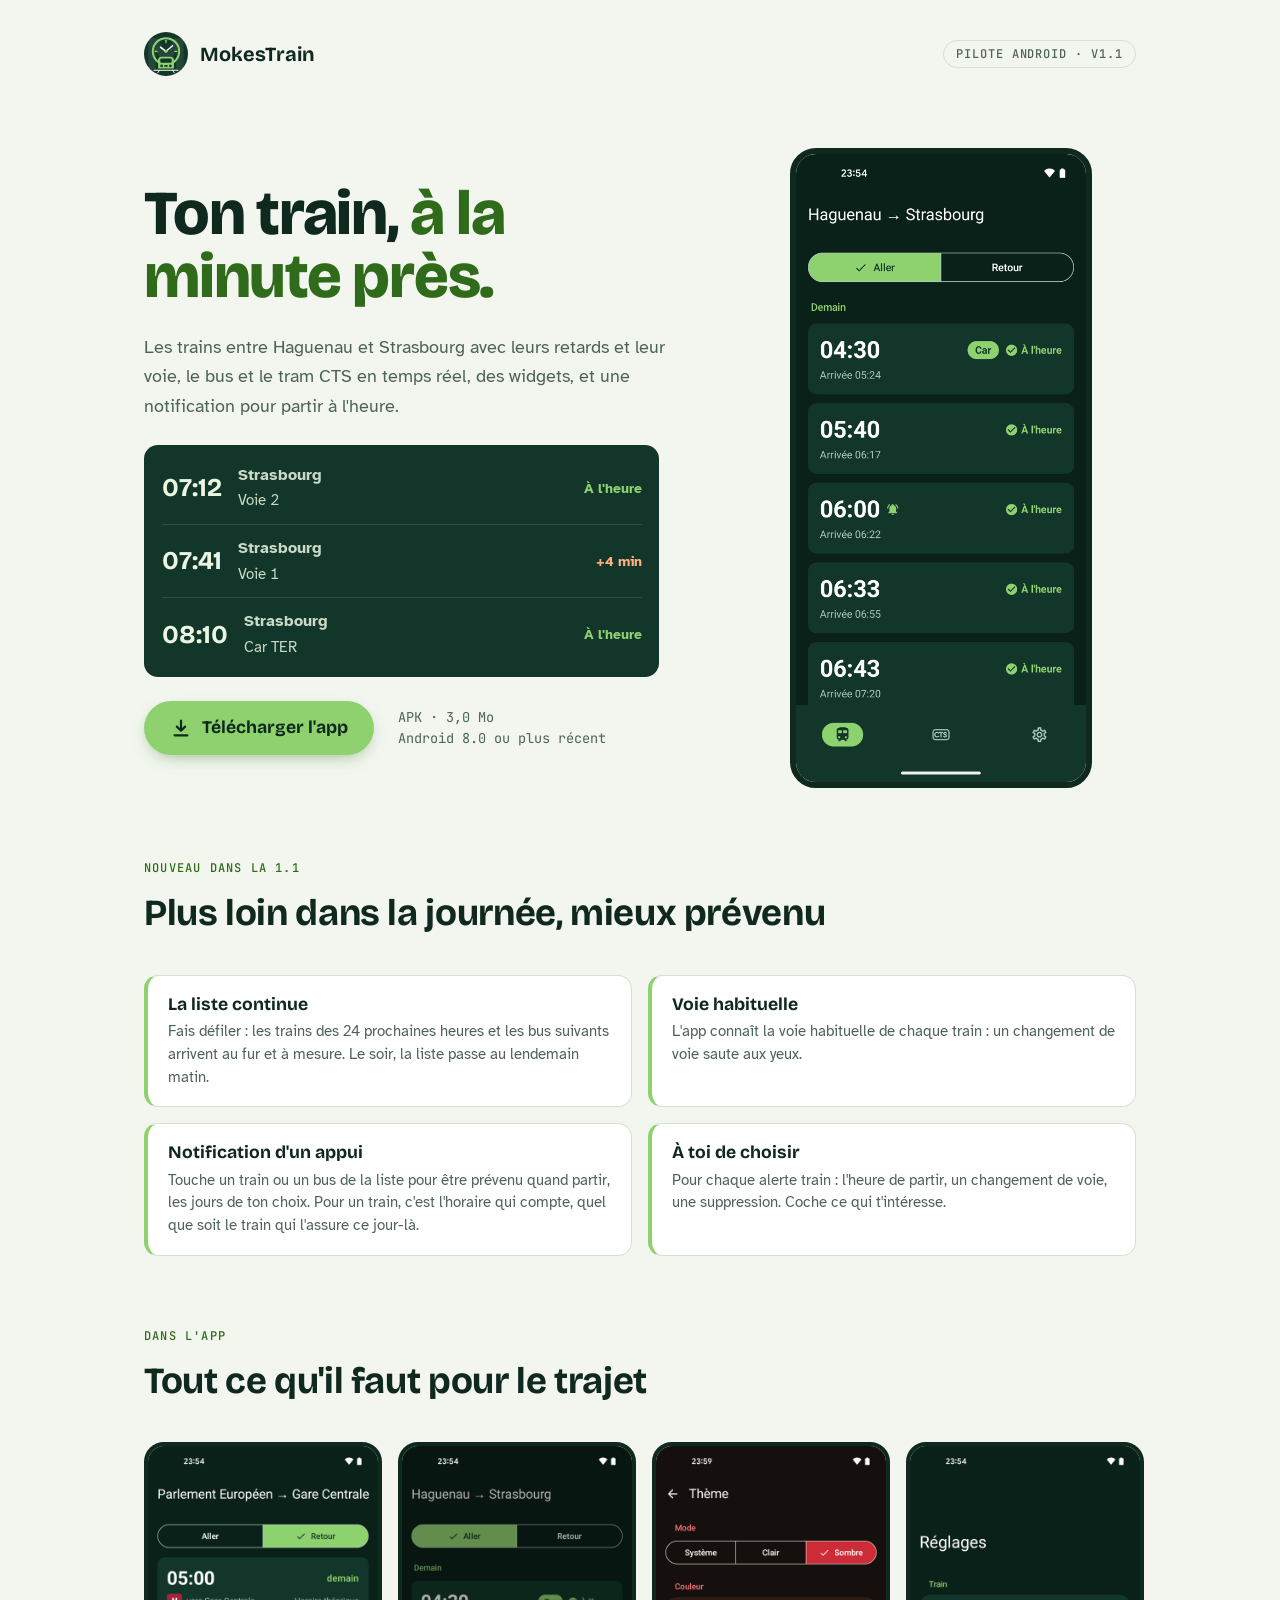
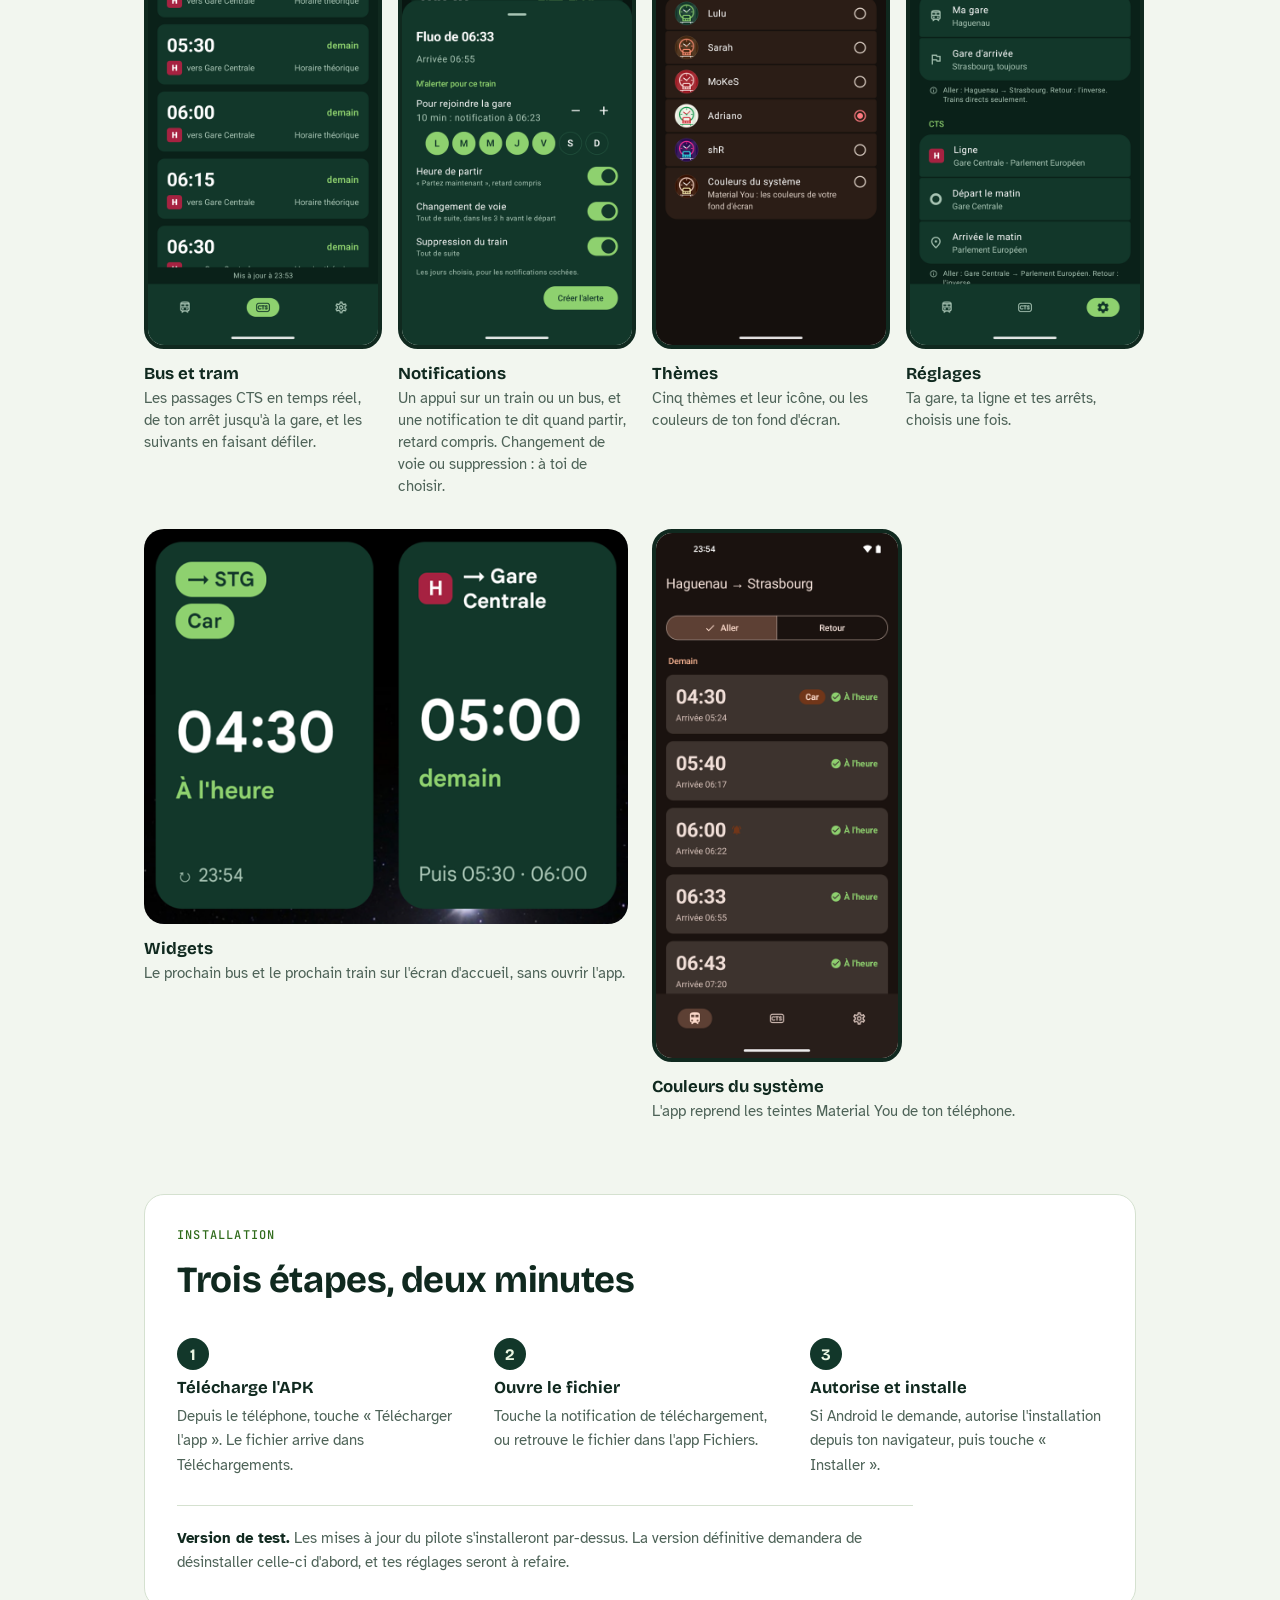
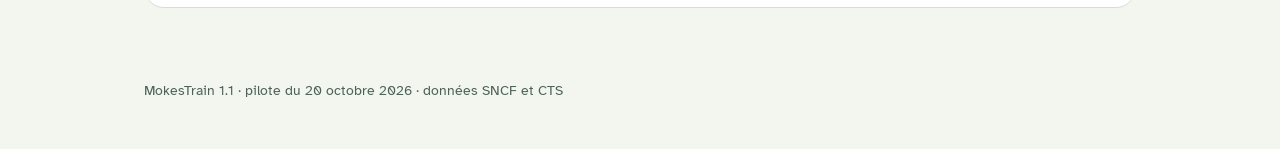
==== commit 886cb189: "Retour arrière : pas de pilote iPhone avec SideStore Annule 3a87469 (ipa, source SideStore, section " ====
--- a/mokestrain/index.html
+++ b/mokestrain/index.html
@@ -3,10 +3,10 @@
 <head>
 <meta charset="utf-8">
 <meta name="viewport" content="width=device-width, initial-scale=1, viewport-fit=cover">
-<meta name="description" content="MokesTrain pour Android et iPhone : les trains Haguenau ⇄ Strasbourg, le bus et le tram CTS en temps réel.">
+<meta name="description" content="MokesTrain pour Android : les trains Haguenau ⇄ Strasbourg, le bus et le tram CTS en temps réel.">
 <meta name="robots" content="noindex">
 <link rel="icon" href="icone.svg" type="image/svg+xml">
-<title>MokesTrain pour Android et iPhone</title>
+<title>MokesTrain pour Android</title>
 <link rel="preconnect" href="https://fonts.googleapis.com">
 <link rel="preconnect" href="https://fonts.gstatic.com" crossorigin>
 <link rel="stylesheet" href="https://fonts.googleapis.com/css2?family=Bricolage+Grotesque:opsz,wght@12..96,500;12..96,700;12..96,800&family=Atkinson+Hyperlegible:wght@400;700&family=JetBrains+Mono:wght@400;500&display=swap">
@@ -133,11 +133,6 @@
   }
   .steps b { font: 700 1.05rem var(--display); }
   .steps span { color: var(--muted); font-size: .95rem; }
-  .steps-4 { grid-template-columns: repeat(4, minmax(0, 1fr)); }
-  .steps a { color: var(--signal-ink); }
-  .button.secondary { background: transparent; color: var(--fg); border: 2px solid var(--line); box-shadow: none; }
-  .button.secondary:hover { box-shadow: none; border-color: var(--signal); }
-  .source { user-select: all; overflow-wrap: anywhere; }
   .note { border-top: 1px solid var(--line); padding-top: 1.25rem; color: var(--muted); font-size: .95rem; max-width: 46rem; }
   .note strong { color: var(--fg); }
 
@@ -148,7 +143,7 @@
     .hero { grid-template-columns: minmax(0, 1fr); gap: 2.5rem; }
     .gallery { grid-template-columns: repeat(2, minmax(0, 1fr)); }
     .news { grid-template-columns: minmax(0, 1fr); }
-    .steps, .steps-4 { grid-template-columns: minmax(0, 1fr); }
+    .steps { grid-template-columns: minmax(0, 1fr); }
   }
   @media (max-width: 420px) {
     .page { gap: 3.5rem; padding-block: 1.25rem 2.5rem; }
@@ -163,7 +158,7 @@
 <div class="page">
   <header class="masthead">
     <div class="brand"><img src="icone.svg" alt="">MokesTrain</div>
-    <span class="tag">Pilote Android et iPhone · v1.1</span>
+    <span class="tag">Pilote Android · v1.1</span>
   </header>
 
   <section class="hero">
@@ -180,13 +175,9 @@
       <div class="download">
         <a class="button" href="MokesTrain-1.1-build3.apk" download>
           <svg viewBox="0 0 24 24" fill="none" stroke="currentColor" stroke-width="2.4" stroke-linecap="round" stroke-linejoin="round" aria-hidden="true"><path d="M12 4v11m0 0-4.5-4.5M12 15l4.5-4.5M5 20h14"/></svg>
-          Télécharger pour Android
+          Télécharger l'app
         </a>
-        <a class="button secondary" href="#iphone">
-          <svg viewBox="0 0 24 24" fill="none" stroke="currentColor" stroke-width="2.4" stroke-linecap="round" stroke-linejoin="round" aria-hidden="true"><rect x="7" y="2.5" width="10" height="19" rx="2.5"/><path d="M11 18.5h2"/></svg>
-          Sur iPhone
-        </a>
-        <p class="meta">Android : APK · 3,0 Mo, Android 8.0 ou plus<br>iPhone : avec SideStore, iOS 17 ou plus</p>
+        <p class="meta">APK · 3,0 Mo<br>Android 8.0 ou plus récent</p>
       </div>
     </div>
     <div class="phone"><img src="captures/android-train-1.1.png" alt="Écran Train : départs Haguenau → Strasbourg du lendemain, ponctualité et alerte posée sur le 06:00"></div>
@@ -222,37 +213,15 @@
 
   <section class="install" aria-labelledby="installer">
     <div class="section-head" style="margin-bottom: 0">
-      <span class="eyebrow">Installation sur Android</span>
+      <span class="eyebrow">Installation</span>
       <h2 id="installer">Trois étapes, deux minutes</h2>
     </div>
     <ol class="steps">
-      <li><b>Télécharge l'APK</b><span>Depuis le téléphone, touche « Télécharger pour Android ». Le fichier arrive dans Téléchargements.</span></li>
+      <li><b>Télécharge l'APK</b><span>Depuis le téléphone, touche « Télécharger l'app ». Le fichier arrive dans Téléchargements.</span></li>
       <li><b>Ouvre le fichier</b><span>Touche la notification de téléchargement, ou retrouve le fichier dans l'app Fichiers.</span></li>
       <li><b>Autorise et installe</b><span>Si Android le demande, autorise l'installation depuis ton navigateur, puis touche « Installer ».</span></li>
     </ol>
     <p class="note"><strong>Version de test.</strong> Les mises à jour du pilote s'installeront par-dessus. La version définitive demandera de désinstaller celle-ci d'abord, et tes réglages seront à refaire.</p>
-  </section>
-
-  <section class="install" id="iphone" aria-labelledby="installer-iphone">
-    <div class="section-head" style="margin-bottom: 0">
-      <span class="eyebrow">Installation sur iPhone</span>
-      <h2 id="installer-iphone">Sans l'App Store, avec SideStore</h2>
-      <p class="lead">MokesTrain n'est pas sur l'App Store. Sur iPhone, il s'installe avec SideStore et ton identifiant Apple habituel, gratuitement.</p>
-    </div>
-    <ol class="steps steps-4">
-      <li><b>Installe SideStore</b><span>Une seule fois, avec un ordinateur (Mac ou PC) : suis le guide sur <a href="https://sidestore.io">sidestore.io</a>.</span></li>
-      <li><b>Ajoute la source</b><span>Sur l'iPhone, touche « Ajouter la source ». Sinon, dans SideStore › Sources › +, colle l'adresse ci-dessous.</span></li>
-      <li><b>Installe MokesTrain</b><span>Dans SideStore, ouvre la source MokesTrain et touche « Free » pour installer l'app. Les mises à jour du pilote arriveront au même endroit.</span></li>
-      <li><b>Rafraîchis chaque semaine</b><span>Avec un compte Apple gratuit, l'app s'arrête au bout de 7 jours. Avant l'échéance, ouvre SideStore et touche « Refresh All » : tes réglages sont conservés.</span></li>
-    </ol>
-    <div class="download">
-      <a class="button" href="sidestore://source?url=https://mokes-.github.io/mokestrain/sidestore.json">
-        <svg viewBox="0 0 24 24" fill="none" stroke="currentColor" stroke-width="2.4" stroke-linecap="round" stroke-linejoin="round" aria-hidden="true"><path d="M12 5v14M5 12h14"/></svg>
-        Ajouter la source
-      </a>
-      <p class="meta source">https://mokes-.github.io/mokestrain/sidestore.json</p>
-    </div>
-    <p class="note"><strong>Bon à savoir.</strong> Un compte Apple gratuit permet 3 apps installées de cette façon, SideStore compris.</p>
   </section>
 
   <footer>
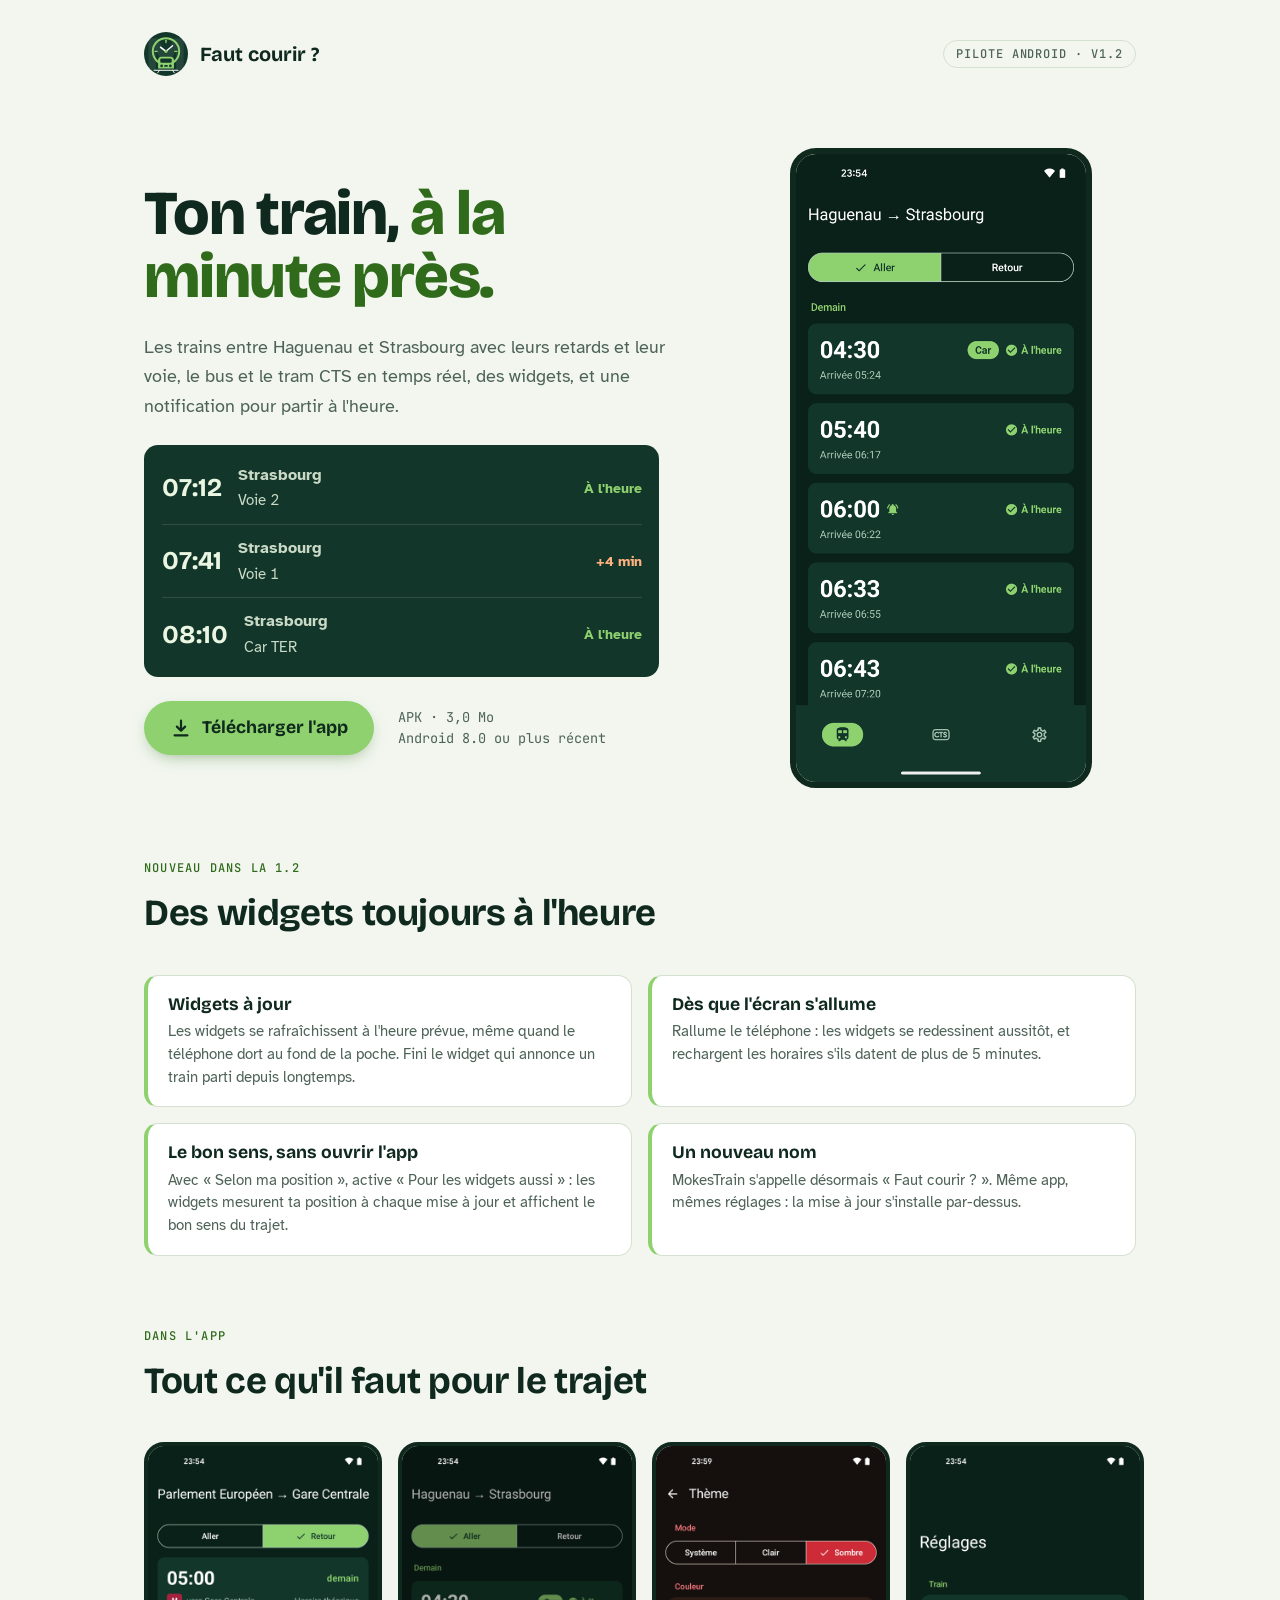
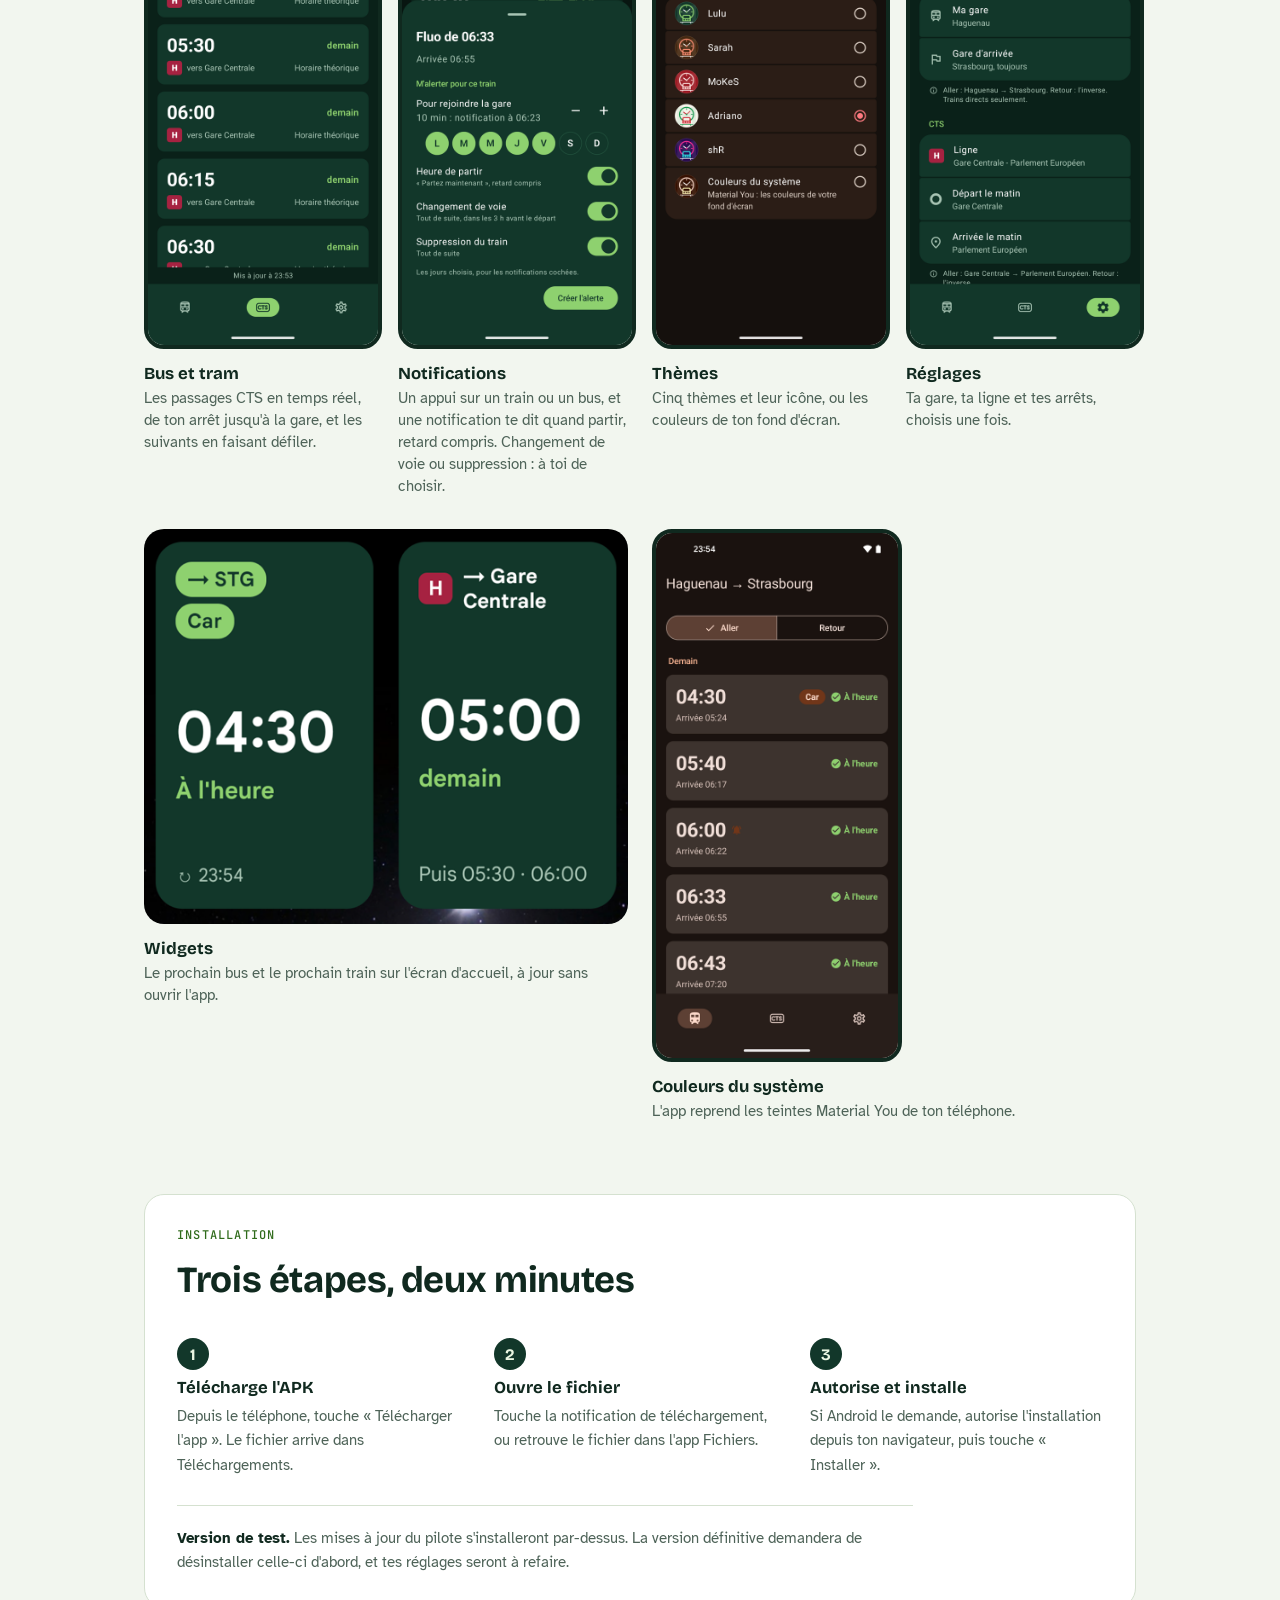
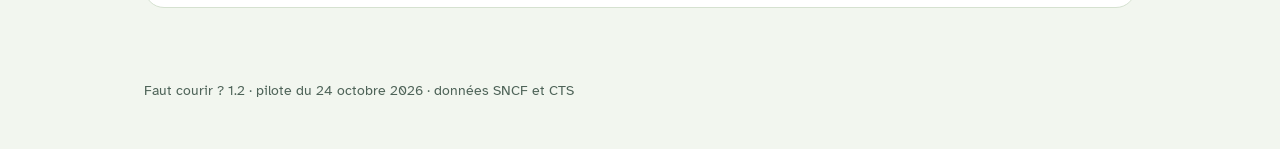
==== commit 06e06e26: "Faut courir ? 1.2 (build 4) : widgets à l'heure, nouveau nom Widgets rafraîchis même téléphone en ve" ====
--- a/mokestrain/index.html
+++ b/mokestrain/index.html
@@ -3,10 +3,10 @@
 <head>
 <meta charset="utf-8">
 <meta name="viewport" content="width=device-width, initial-scale=1, viewport-fit=cover">
-<meta name="description" content="MokesTrain pour Android : les trains Haguenau ⇄ Strasbourg, le bus et le tram CTS en temps réel.">
+<meta name="description" content="Faut courir ? pour Android : les trains Haguenau ⇄ Strasbourg, le bus et le tram CTS en temps réel.">
 <meta name="robots" content="noindex">
 <link rel="icon" href="icone.svg" type="image/svg+xml">
-<title>MokesTrain pour Android</title>
+<title>Faut courir ? pour Android</title>
 <link rel="preconnect" href="https://fonts.googleapis.com">
 <link rel="preconnect" href="https://fonts.gstatic.com" crossorigin>
 <link rel="stylesheet" href="https://fonts.googleapis.com/css2?family=Bricolage+Grotesque:opsz,wght@12..96,500;12..96,700;12..96,800&family=Atkinson+Hyperlegible:wght@400;700&family=JetBrains+Mono:wght@400;500&display=swap">
@@ -157,8 +157,8 @@
 <body>
 <div class="page">
   <header class="masthead">
-    <div class="brand"><img src="icone.svg" alt="">MokesTrain</div>
-    <span class="tag">Pilote Android · v1.1</span>
+    <div class="brand"><img src="icone.svg" alt="">Faut courir ?</div>
+    <span class="tag">Pilote Android · v1.2</span>
   </header>
 
   <section class="hero">
@@ -173,7 +173,7 @@
       </div>
 
       <div class="download">
-        <a class="button" href="MokesTrain-1.1-build3.apk" download>
+        <a class="button" href="FautCourir-1.2-build4.apk" download>
           <svg viewBox="0 0 24 24" fill="none" stroke="currentColor" stroke-width="2.4" stroke-linecap="round" stroke-linejoin="round" aria-hidden="true"><path d="M12 4v11m0 0-4.5-4.5M12 15l4.5-4.5M5 20h14"/></svg>
           Télécharger l'app
         </a>
@@ -185,14 +185,14 @@
 
   <section aria-labelledby="nouveautes">
     <div class="section-head">
-      <span class="eyebrow">Nouveau dans la 1.1</span>
-      <h2 id="nouveautes">Plus loin dans la journée, mieux prévenu</h2>
+      <span class="eyebrow">Nouveau dans la 1.2</span>
+      <h2 id="nouveautes">Des widgets toujours à l'heure</h2>
     </div>
     <ul class="news">
-      <li><b>La liste continue</b><span>Fais défiler : les trains des 24 prochaines heures et les bus suivants arrivent au fur et à mesure. Le soir, la liste passe au lendemain matin.</span></li>
-      <li><b>Voie habituelle</b><span>L'app connaît la voie habituelle de chaque train : un changement de voie saute aux yeux.</span></li>
-      <li><b>Notification d'un appui</b><span>Touche un train ou un bus de la liste pour être prévenu quand partir, les jours de ton choix. Pour un train, c'est l'horaire qui compte, quel que soit le train qui l'assure ce jour-là.</span></li>
-      <li><b>À toi de choisir</b><span>Pour chaque alerte train : l'heure de partir, un changement de voie, une suppression. Coche ce qui t'intéresse.</span></li>
+      <li><b>Widgets à jour</b><span>Les widgets se rafraîchissent à l'heure prévue, même quand le téléphone dort au fond de la poche. Fini le widget qui annonce un train parti depuis longtemps.</span></li>
+      <li><b>Dès que l'écran s'allume</b><span>Rallume le téléphone : les widgets se redessinent aussitôt, et rechargent les horaires s'ils datent de plus de 5 minutes.</span></li>
+      <li><b>Le bon sens, sans ouvrir l'app</b><span>Avec « Selon ma position », active « Pour les widgets aussi » : les widgets mesurent ta position à chaque mise à jour et affichent le bon sens du trajet.</span></li>
+      <li><b>Un nouveau nom</b><span>MokesTrain s'appelle désormais « Faut courir ? ». Même app, mêmes réglages : la mise à jour s'installe par-dessus.</span></li>
     </ul>
   </section>
 
@@ -206,7 +206,7 @@
       <figure class="shot"><img src="captures/android-alerte-train-1.1.png" alt="Alerte posée sur le train de 06:33 : temps pour rejoindre la gare, jours et notifications à cocher" loading="lazy"><figcaption><b>Notifications</b><span>Un appui sur un train ou un bus, et une notification te dit quand partir, retard compris. Changement de voie ou suppression : à toi de choisir.</span></figcaption></figure>
       <figure class="shot"><img src="captures/android-theme-1.1.png" alt="Choix du thème : chaque couleur avec son logo, Adriano sélectionné en mode sombre" loading="lazy"><figcaption><b>Thèmes</b><span>Cinq thèmes et leur icône, ou les couleurs de ton fond d'écran.</span></figcaption></figure>
       <figure class="shot"><img src="captures/android-reglages-1.1.png" alt="Réglages : gare, ligne de bus, arrêts" loading="lazy"><figcaption><b>Réglages</b><span>Ta gare, ta ligne et tes arrêts, choisis une fois.</span></figcaption></figure>
-      <figure class="shot wide"><img src="captures/android-widgets-1.1.png" alt="Widgets train et bus sur l'écran d'accueil" loading="lazy"><figcaption><b>Widgets</b><span>Le prochain bus et le prochain train sur l'écran d'accueil, sans ouvrir l'app.</span></figcaption></figure>
+      <figure class="shot wide"><img src="captures/android-widgets-1.1.png" alt="Widgets train et bus sur l'écran d'accueil" loading="lazy"><figcaption><b>Widgets</b><span>Le prochain bus et le prochain train sur l'écran d'accueil, à jour sans ouvrir l'app.</span></figcaption></figure>
       <figure class="shot wide"><img src="captures/android-material-you-1.1.png" alt="Thème Couleurs du système" loading="lazy" style="max-width: 50%; border: 4px solid var(--fg); background: var(--fg);"><figcaption><b>Couleurs du système</b><span>L'app reprend les teintes Material You de ton téléphone.</span></figcaption></figure>
     </div>
   </section>
@@ -225,7 +225,7 @@
   </section>
 
   <footer>
-    <p>MokesTrain 1.1 · pilote du 20 octobre 2026 · données SNCF et CTS</p>
+    <p>Faut courir ? 1.2 · pilote du 24 octobre 2026 · données SNCF et CTS</p>
   </footer>
 </div>
 </body>
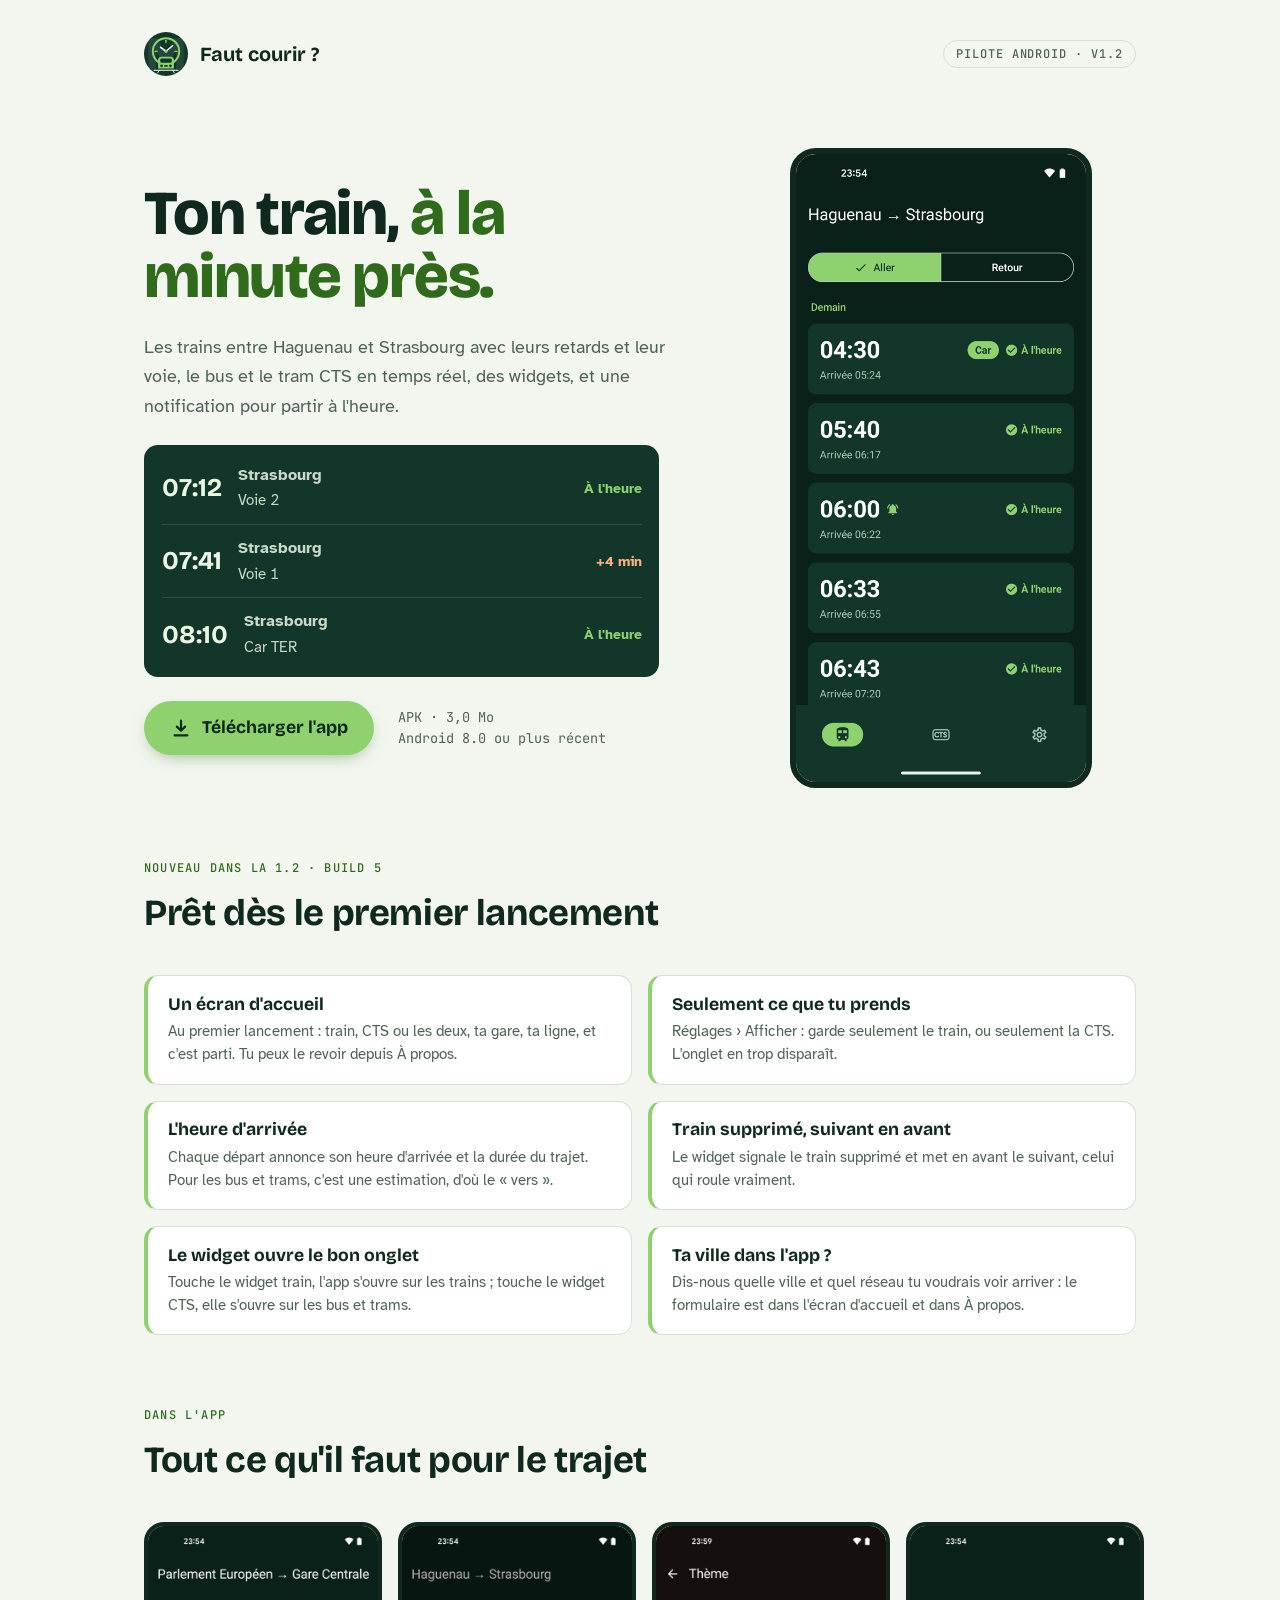
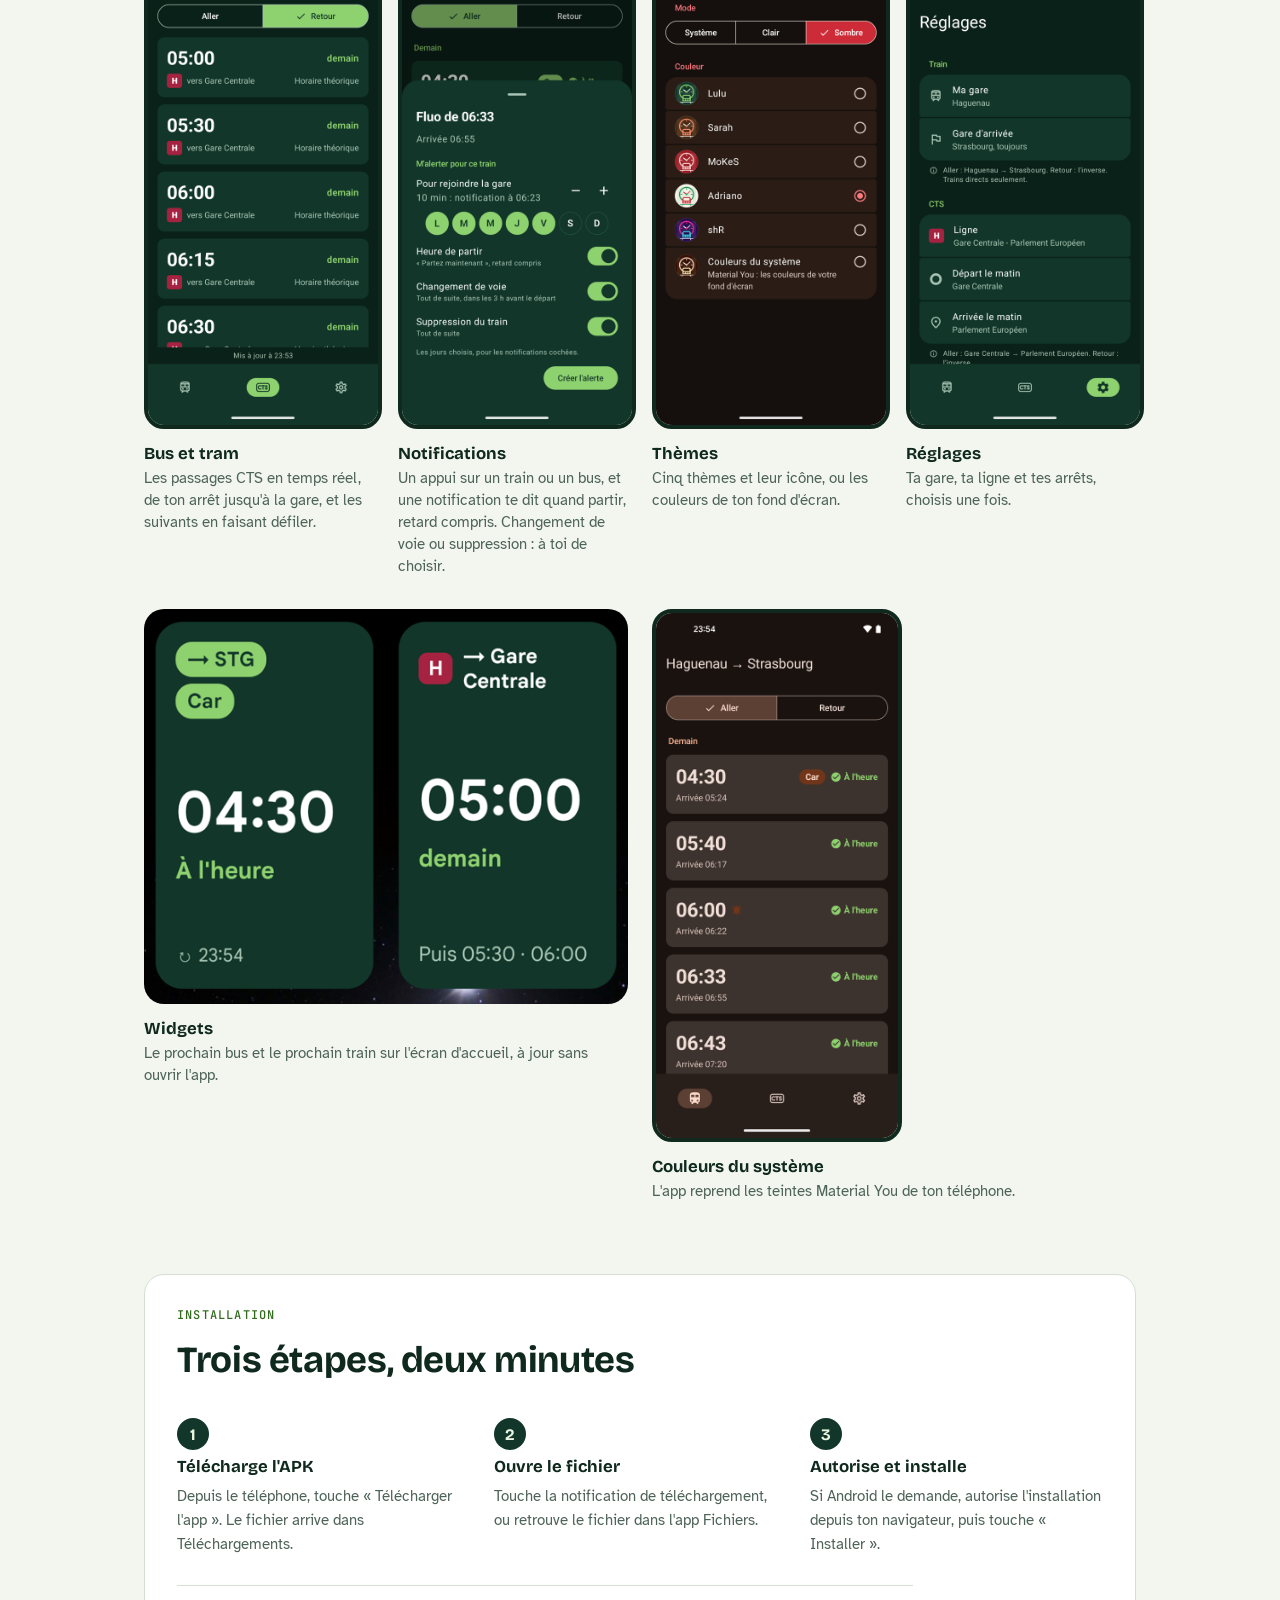
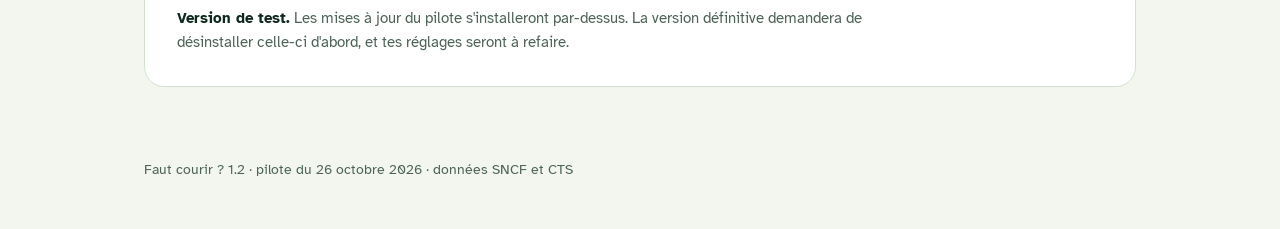
==== commit 9ea23b1a: "Faut courir ? 1.2 (build 5) : écran d'accueil, réglage Afficher, heure d'arrivée Écran d'accueil au " ====
--- a/mokestrain/index.html
+++ b/mokestrain/index.html
@@ -173,7 +173,7 @@
       </div>
 
       <div class="download">
-        <a class="button" href="FautCourir-1.2-build4.apk" download>
+        <a class="button" href="FautCourir-1.2-build5.apk" download>
           <svg viewBox="0 0 24 24" fill="none" stroke="currentColor" stroke-width="2.4" stroke-linecap="round" stroke-linejoin="round" aria-hidden="true"><path d="M12 4v11m0 0-4.5-4.5M12 15l4.5-4.5M5 20h14"/></svg>
           Télécharger l'app
         </a>
@@ -185,14 +185,16 @@
 
   <section aria-labelledby="nouveautes">
     <div class="section-head">
-      <span class="eyebrow">Nouveau dans la 1.2</span>
-      <h2 id="nouveautes">Des widgets toujours à l'heure</h2>
+      <span class="eyebrow">Nouveau dans la 1.2 · build 5</span>
+      <h2 id="nouveautes">Prêt dès le premier lancement</h2>
     </div>
     <ul class="news">
-      <li><b>Widgets à jour</b><span>Les widgets se rafraîchissent à l'heure prévue, même quand le téléphone dort au fond de la poche. Fini le widget qui annonce un train parti depuis longtemps.</span></li>
-      <li><b>Dès que l'écran s'allume</b><span>Rallume le téléphone : les widgets se redessinent aussitôt, et rechargent les horaires s'ils datent de plus de 5 minutes.</span></li>
-      <li><b>Le bon sens, sans ouvrir l'app</b><span>Avec « Selon ma position », active « Pour les widgets aussi » : les widgets mesurent ta position à chaque mise à jour et affichent le bon sens du trajet.</span></li>
-      <li><b>Un nouveau nom</b><span>MokesTrain s'appelle désormais « Faut courir ? ». Même app, mêmes réglages : la mise à jour s'installe par-dessus.</span></li>
+      <li><b>Un écran d'accueil</b><span>Au premier lancement : train, CTS ou les deux, ta gare, ta ligne, et c'est parti. Tu peux le revoir depuis À propos.</span></li>
+      <li><b>Seulement ce que tu prends</b><span>Réglages › Afficher : garde seulement le train, ou seulement la CTS. L'onglet en trop disparaît.</span></li>
+      <li><b>L'heure d'arrivée</b><span>Chaque départ annonce son heure d'arrivée et la durée du trajet. Pour les bus et trams, c'est une estimation, d'où le « vers ».</span></li>
+      <li><b>Train supprimé, suivant en avant</b><span>Le widget signale le train supprimé et met en avant le suivant, celui qui roule vraiment.</span></li>
+      <li><b>Le widget ouvre le bon onglet</b><span>Touche le widget train, l'app s'ouvre sur les trains ; touche le widget CTS, elle s'ouvre sur les bus et trams.</span></li>
+      <li><b>Ta ville dans l'app ?</b><span>Dis-nous quelle ville et quel réseau tu voudrais voir arriver : le formulaire est dans l'écran d'accueil et dans À propos.</span></li>
     </ul>
   </section>
 
@@ -225,7 +227,7 @@
   </section>
 
   <footer>
-    <p>Faut courir ? 1.2 · pilote du 24 octobre 2026 · données SNCF et CTS</p>
+    <p>Faut courir ? 1.2 · pilote du 26 octobre 2026 · données SNCF et CTS</p>
   </footer>
 </div>
 </body>
